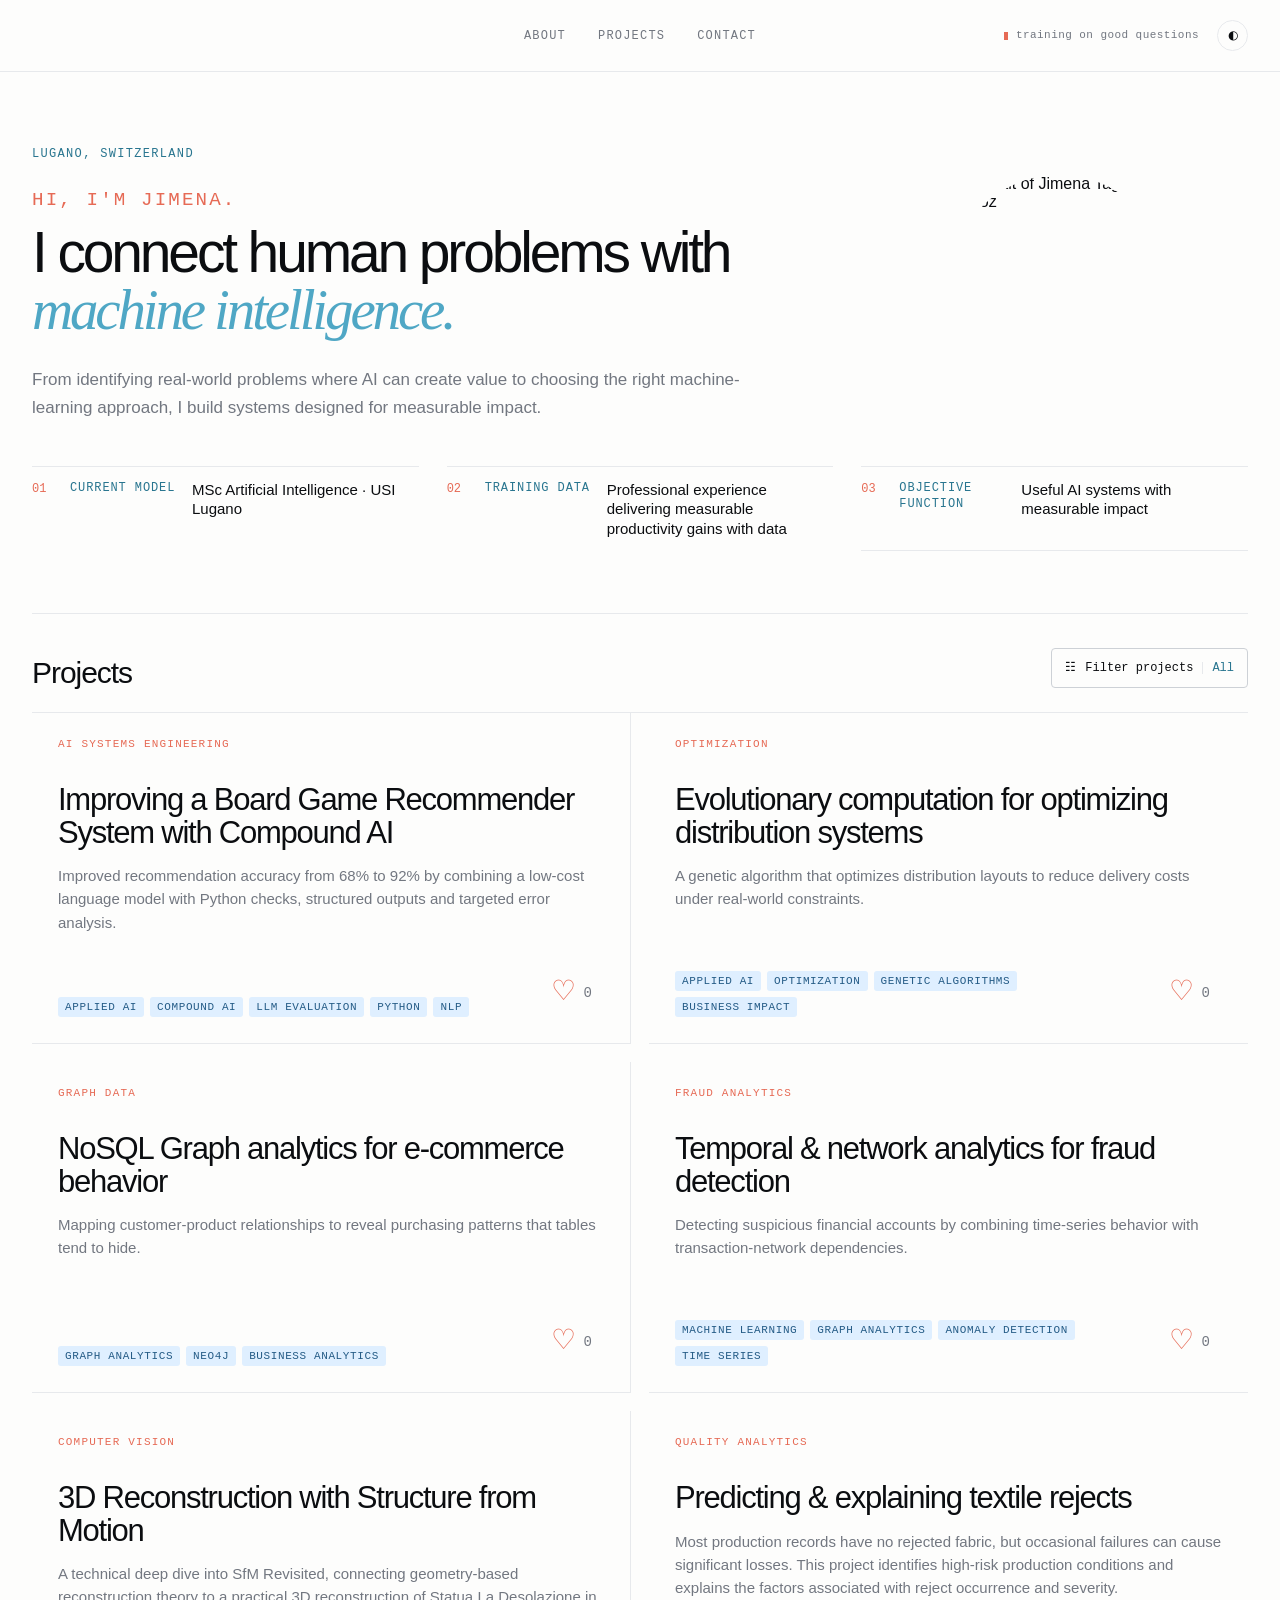
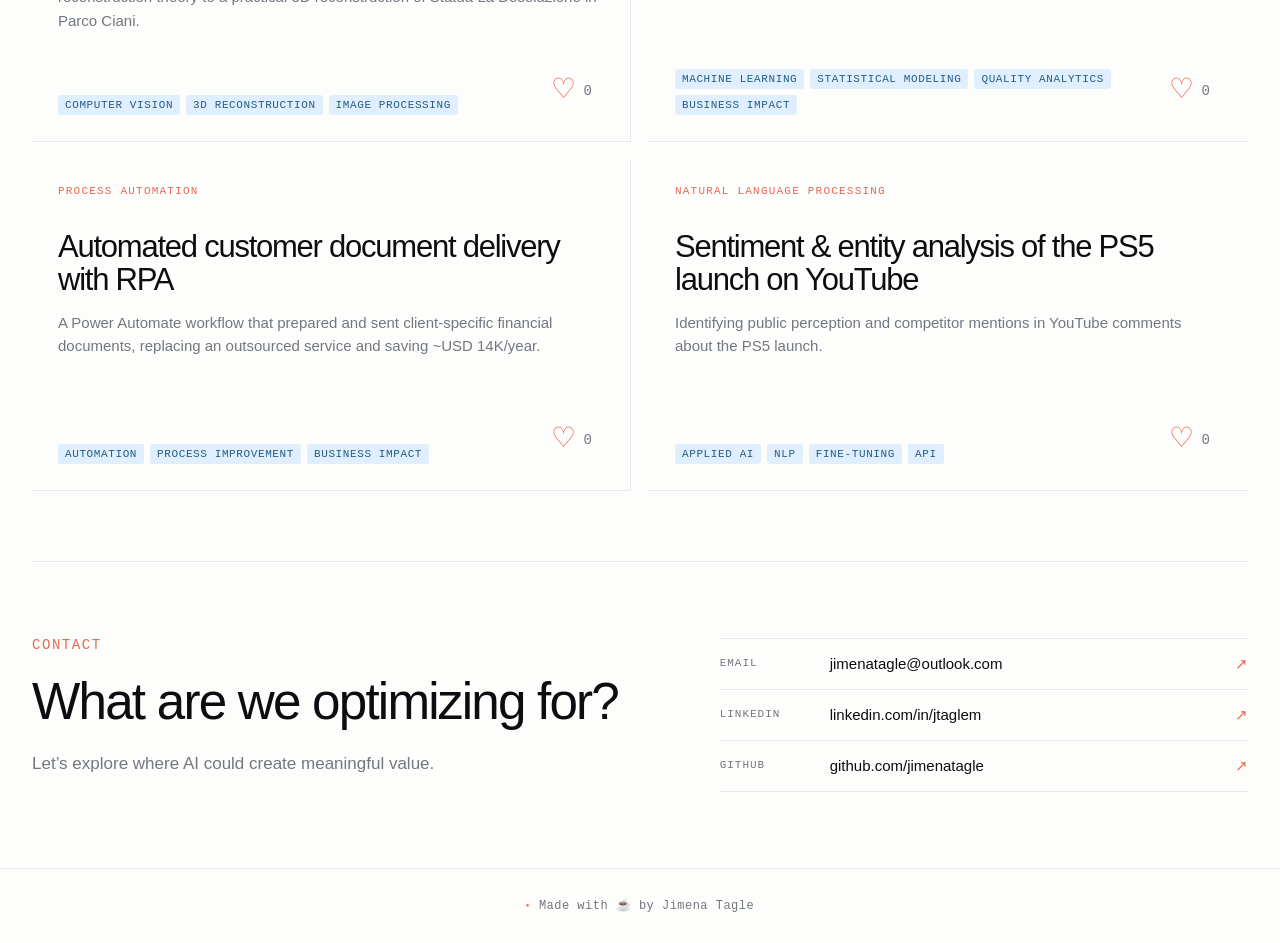
==== index.html @ 9b228c38 "picture; new project card; name" ====
<!doctype html>
<html lang="en" data-theme="light">
<head>
  <meta charset="utf-8">
  <meta name="viewport" content="width=device-width, initial-scale=1">
  <meta name="description" content="Jimena Tagle Portfolio">
  <meta property="og:title" content="Jimena Tagle Portfolio">
  <meta property="og:description" content="Jimena Tagle Portfolio">
  <meta name="twitter:title" content="Jimena Tagle Portfolio">
  <meta name="twitter:description" content="Jimena Tagle Portfolio">
  <title>Jimena Tagle Portfolio</title>
  <link rel="stylesheet" href="/src/styles.css">
</head>
<body>
  <header class="topbar">
    <nav class="shell" aria-label="Primary navigation">
      <span aria-hidden="true"></span>
      <div class="navlinks">
        <a href="#about">About</a>
        <a href="#projects">Projects</a>
        <a href="#contact">Contact</a>
      </div>
      <div class="controls">
        <span class="availability"><span class="blink" aria-hidden="true"></span>training on good questions</span>
        <button class="theme" type="button" aria-label="Switch to dark theme" title="Change theme">◐</button>
      </div>
    </nav>
  </header>

  <main id="top">
    <section class="hero shell" id="about" aria-labelledby="intro-title">
      <div>
        <p class="eyebrow">Lugano, Switzerland</p>
        <p class="hero-greeting">Hi, I'm Jimena.</p>
        <h1 id="intro-title">I connect human problems with <span>machine intelligence.</span></h1>
        <p class="hero-support">From identifying real-world problems where AI can create value to choosing the right machine-learning approach, I build systems designed for measurable impact.</p>
      </div>
      <img class="hero-portrait" src="/profile.jpeg" alt="Portrait of Jimena Tagle Muñoz" width="500" height="500" fetchpriority="high">
      <ul class="facts" aria-label="Profile details">
        <li><span class="fact-label">Current model</span><span class="fact-value">MSc Artificial Intelligence · USI Lugano</span></li>
        <li><span class="fact-label">Training data</span><span class="fact-value">Professional experience delivering measurable productivity gains with data</span></li>
        <li><span class="fact-label">Objective function</span><span class="fact-value">Useful AI systems with measurable impact</span></li>
      </ul>
    </section>

    <section class="work shell" id="projects" aria-labelledby="work-title">
      <div class="workhead">
        <h2 id="work-title">Projects</h2>
        <div class="filters">
          <button class="filter-toggle" type="button" aria-expanded="false" aria-controls="filter-menu">
            <span aria-hidden="true">☷</span> Filter projects <span class="filter-count">All</span>
          </button>
          <div class="filter-menu" id="filter-menu" hidden>
            <div class="filter-actions">
              <button type="button" data-filter-action="all">Select all</button>
              <button type="button" data-filter-action="clear">Clear all</button>
            </div>
            <div class="filter-options" role="group" aria-label="Filter projects by tag"></div>
          </div>
        </div>
      </div>

      <div class="project-grid" aria-live="polite">
        <article class="card compound-card" data-likes="0">
          <button class="card-open" type="button" data-dialog="project-eight-dialog" aria-label="Open details for Improving a Board Game Recommender System with Compound AI"></button>
          <div class="card-overview"><div class="card-copy">
            <span class="project-type">AI Systems Engineering</span>
            <h3>Improving a Board Game Recommender System with Compound AI</h3>
            <p class="summary">Improved recommendation accuracy from 68% to 92% by combining a low-cost language model with Python checks, structured outputs and targeted error analysis.</p>
            <div class="meta"><div class="tags" aria-label="Tags"><span class="tag">Applied AI</span><span class="tag">Compound AI</span><span class="tag">LLM Evaluation</span><span class="tag">Python</span><span class="tag">NLP</span></div>
              <button class="like" type="button" aria-label="Like this project" aria-pressed="false"><span class="heart" aria-hidden="true">♡</span><span class="count">0</span></button>
            </div>
          </div></div>
        </article>


        <article class="card" data-likes="0">
          <button class="card-open" type="button" data-dialog="project-one-dialog" aria-label="Open details for Evolutionary computation for optimizing distribution systems"></button>
          <div class="card-overview">
            <div class="card-copy">
              <span class="project-type">Optimization</span>
              <h3>Evolutionary computation for optimizing distribution systems</h3>
              <p class="summary">A genetic algorithm that optimizes distribution layouts to reduce delivery costs under real-world constraints.</p>
              <div class="meta">
                <div class="tags" aria-label="Tags">
                  <span class="tag">Applied AI</span><span class="tag">Optimization</span><span class="tag">Genetic Algorithms</span><span class="tag">Business Impact</span>
                </div>
                <button class="like" type="button" aria-label="Like this project" aria-pressed="false">
                  <span class="heart" aria-hidden="true">♡</span><span class="count">0</span>
                </button>
              </div>
            </div>
          </div>
        </article>

        <article class="card secondary" data-likes="0">
          <button class="card-open" type="button" data-dialog="project-two-dialog" aria-label="Open details for NoSQL Graph analytics for e-commerce behavior"></button>
          <div class="card-overview">
            <div class="card-copy">
              <span class="project-type">Graph data</span>
              <h3>NoSQL Graph analytics for e-commerce behavior</h3>
              <p class="summary">Mapping customer-product relationships to reveal purchasing patterns that tables tend to hide.</p>
              <div class="meta">
                <div class="tags" aria-label="Tags">
                  <span class="tag">Graph Analytics</span><span class="tag">Neo4j</span><span class="tag">Business Analytics</span>
                </div>
                <button class="like" type="button" aria-label="Like this project" aria-pressed="false">
                  <span class="heart" aria-hidden="true">♡</span><span class="count">0</span>
                </button>
              </div>
            </div>
          </div>
        </article>

        <article class="card fraud-card" data-likes="0">
          <button class="card-open" type="button" data-dialog="project-seven-dialog" aria-label="Open details for Temporal and network analytics for fraud detection"></button>
          <div class="card-overview">
            <div class="card-copy">
              <span class="project-type">Fraud analytics</span>
              <h3>Temporal &amp; network analytics for fraud detection</h3>
              <p class="summary">Detecting suspicious financial accounts by combining time-series behavior with transaction-network dependencies.</p>
              <div class="meta">
                <div class="tags" aria-label="Tags">
                  <span class="tag">Machine Learning</span><span class="tag">Graph Analytics</span><span class="tag">Anomaly Detection</span><span class="tag">Time Series</span>
                </div>
                <button class="like" type="button" aria-label="Like this project" aria-pressed="false">
                  <span class="heart" aria-hidden="true">♡</span><span class="count">0</span>
                </button>
              </div>
            </div>
          </div>
        </article>

        <article class="card vision-card" data-likes="0">
          <button class="card-open" type="button" data-dialog="project-three-dialog" aria-label="Open details for 3D Reconstruction with Structure from Motion"></button>
          <div class="card-overview">
            <div class="card-copy">
              <span class="project-type">Computer vision</span>
              <h3>3D Reconstruction with Structure from Motion</h3>
              <p class="summary">A technical deep dive into SfM Revisited, connecting geometry-based reconstruction theory to a practical 3D reconstruction of Statua La Desolazione in Parco Ciani.</p>
              <div class="meta">
                <div class="tags" aria-label="Tags">
                  <span class="tag">Computer Vision</span><span class="tag">3D Reconstruction</span><span class="tag">Image Processing</span>
                </div>
                <button class="like" type="button" aria-label="Like this project" aria-pressed="false">
                  <span class="heart" aria-hidden="true">♡</span><span class="count">0</span>
                </button>
              </div>
            </div>
          </div>
        </article>

        <article class="card textile-card" data-likes="0">
          <button class="card-open" type="button" data-dialog="project-four-dialog" aria-label="Open details for Predicting and explaining textile rejects"></button>
          <div class="card-overview">
            <div class="card-copy">
              <span class="project-type">Quality analytics</span>
              <h3>Predicting &amp; explaining textile rejects</h3>
              <p class="summary">Most production records have no rejected fabric, but occasional failures can cause significant losses. This project identifies high-risk production conditions and explains the factors associated with reject occurrence and severity.</p>
              <div class="meta">
                <div class="tags" aria-label="Tags">
                  <span class="tag">Machine Learning</span><span class="tag">Statistical Modeling</span><span class="tag">Quality Analytics</span><span class="tag">Business Impact</span>
                </div>
                <button class="like" type="button" aria-label="Like this project" aria-pressed="false">
                  <span class="heart" aria-hidden="true">♡</span><span class="count">0</span>
                </button>
              </div>
            </div>
          </div>
        </article>

        <article class="card rpa-card" data-likes="0">
          <button class="card-open" type="button" data-dialog="project-five-dialog" aria-label="Open details for Automated customer document delivery with RPA"></button>
          <div class="card-overview">
            <div class="card-copy">
              <span class="project-type">Process automation</span>
              <h3>Automated customer document delivery with RPA</h3>
              <p class="summary">A Power Automate workflow that prepared and sent client-specific financial documents, replacing an outsourced service and saving ~USD 14K/year.</p>
              <div class="meta">
                <div class="tags" aria-label="Tags">
                  <span class="tag">Automation</span><span class="tag">Process Improvement</span><span class="tag">Business Impact</span>
                </div>
                <button class="like" type="button" aria-label="Like this project" aria-pressed="false">
                  <span class="heart" aria-hidden="true">♡</span><span class="count">0</span>
                </button>
              </div>
            </div>
          </div>
        </article>

        <article class="card nlp-card" data-likes="0">
          <button class="card-open" type="button" data-dialog="project-six-dialog" aria-label="Open details for Sentiment and entity analysis of the PS5 launch on YouTube"></button>
          <div class="card-overview">
            <div class="card-copy">
              <span class="project-type">Natural language processing</span>
              <h3>Sentiment &amp; entity analysis of the PS5 launch on YouTube</h3>
              <p class="summary">Identifying public perception and competitor mentions in YouTube comments about the PS5 launch.</p>
              <div class="meta">
                <div class="tags" aria-label="Tags">
                  <span class="tag">Applied AI</span><span class="tag">NLP</span><span class="tag">Fine-tuning</span><span class="tag">API</span>
                </div>
                <button class="like" type="button" aria-label="Like this project" aria-pressed="false">
                  <span class="heart" aria-hidden="true">♡</span><span class="count">0</span>
                </button>
              </div>
            </div>
          </div>
        </article>
      </div>
      <p class="sr-only" id="project-count" aria-live="polite">8 projects shown</p>
    </section>

    <dialog class="project-dialog compound-dialog" id="project-eight-dialog" aria-labelledby="project-eight-title">
      <div class="dialog-inner">
        <div class="dialog-top"><div>
          <span class="project-type">AI Systems Engineering</span>
          <h3 id="project-eight-title">Improving a Board Game Recommender System with Compound AI</h3>
          <p class="dialog-summary">Improved recommendation accuracy from 68% to 92% by combining a low-cost language model with Python checks, structured outputs and targeted error analysis.</p>
          <div class="tags dialog-tags" aria-label="Tags"><span class="tag">Applied AI</span><span class="tag">Compound AI</span><span class="tag">LLM Evaluation</span><span class="tag">Python</span><span class="tag">NLP</span></div>
        </div><button class="dialog-close" type="button" aria-label="Close project details">×</button></div>
        <figure class="compound-visual">
          <div class="architecture-scroll" tabindex="0" role="region" aria-label="System architecture comparison; scroll horizontally on smaller screens">
            <img src="/src/assets/compound-ai/architecture.svg" alt="Two-lane architecture comparison. The baseline uses one LLM call. The compound system extracts requirements, checks metadata in Python, skips ruled-out candidates, extracts descriptive facts with an LLM, and verifies quotes and acceptance rules in Python. It stops at the first valid recommendation or declines after all five candidates are rejected.">
          </div>
        </figure>
        <div class="detail-grid compound-details"><div class="detail-block"><h4>Goal</h4><p>Select a board game that satisfies a natural-language request, or decline when none of the five candidates meets every requirement.</p></div><div class="detail-block"><h4>Challenges</h4><ul><li>Distinguishing strict requirements from preferences in natural language.</li><li>Handling ambiguous descriptions and labels that humans can interpret differently.</li><li>Improving accuracy while keeping model cost and latency low.</li></ul></div><div class="detail-block"><h4>Approach</h4><ul><li>Built a compound system that separates language interpretation, constraint checking and final selection.</li><li>Converted natural-language requests into structured, validated requirements.</li><li>Used Python to check explicit constraints such as player count, duration and age.</li><li>Rejected incompatible candidates before making further model calls, and stopped once a valid recommendation was found.</li><li>Used the model to interpret descriptive evidence, with supporting quotes verified in Python.</li><li>Grouped failures by cause and evaluated individual steps to identify where errors originated and target improvements.</li></ul></div></div>
        <section class="compound-results" aria-labelledby="compound-results-title">
          <h4 id="compound-results-title">Results</h4>
          <div class="comparison-scroll"><table class="comparison-table">
            <thead><tr><th scope="col">Metric</th><th scope="col">Single-call baseline</th><th scope="col">Final compound system</th></tr></thead>
            <tbody><tr><th scope="row">Accuracy</th><td>68%</td><td><strong>92%</strong></td></tr>
            <tr><th scope="row">Model cost per request</th><td>~$0.0004</td><td>~$0.00051</td></tr></tbody>
          </table></div>
        </section>
      </div>
    </dialog>

    <dialog class="project-dialog" id="project-one-dialog" aria-labelledby="project-one-title">
      <div class="dialog-inner">
        <div class="dialog-top">
          <div>
            <span class="project-type">Optimization</span>
            <h3 id="project-one-title">Evolutionary computation for optimizing distribution systems</h3>
            <p class="dialog-summary">A genetic algorithm that optimizes distribution layouts to reduce delivery costs under real-world constraints.</p>
            <div class="tags dialog-tags" aria-label="Tags"><span class="tag">Applied AI</span><span class="tag">Optimization</span><span class="tag">Genetic Algorithms</span><span class="tag">Business Impact</span></div>
          </div>
          <button class="dialog-close" type="button" aria-label="Close project details">×</button>
        </div>
        <div class="ga-dialog-body">
          <div class="detail-grid">
            <div class="detail-block"><h4>Goal</h4><p>Minimize delivery cost by relocating assets to distribution points.</p></div>
            <div class="detail-block"><h4>Challenges</h4><ul><li>A large permutation search space makes exact methods impractical on realistic instances</li><li>Individuals have permutable characteristics</li><li>Relocations must remain realistically constrained</li></ul></div>
            <div class="detail-block"><h4>Approach</h4><ul><li>Stochastic approximation with a genetic algorithm</li><li>Initialization, crossover and mutation operators adapted to the problem constraints</li></ul></div>
            <div class="detail-block"><h4>Results</h4><ul><li>Three times lower delivery cost than traditional methods while respecting relocation constraints</li><li>A robust, effective and flexible method for resource allocation</li></ul></div>
          </div>
          <figure class="ga-visual">
            <img src="/src/assets/geneticalgo/process_evolution-1.png" alt="Representation of the evolution process of the proposed genetic algorithm">
            <figcaption>Representation of the evolution process of the proposed Genetic Algorithm</figcaption>
          </figure>
        </div>
      </div>
    </dialog>

    <dialog class="project-dialog" id="project-two-dialog" aria-labelledby="project-two-title">
      <div class="dialog-inner">
        <div class="dialog-top">
          <div>
            <span class="project-type">Graph data</span>
            <h3 id="project-two-title">NoSQL Graph analytics for e-commerce behavior</h3>
            <p class="dialog-summary">Mapping customer-product relationships to reveal purchasing patterns that tables tend to hide.</p>
            <div class="tags dialog-tags" aria-label="Tags"><span class="tag">Graph Analytics</span><span class="tag">Neo4j</span><span class="tag">Business Analytics</span></div>
          </div>
          <button class="dialog-close" type="button" aria-label="Close project details">×</button>
        </div>
        <div class="detail-grid">
          <div class="detail-block"><h4>Goal</h4><p>Model user-product interactions to answer behavioral questions about funnels, related purchases and price dynamics, informing sales and inventory strategy.</p></div>
          <div class="detail-block"><h4>Challenges</h4><ul><li>User journeys do not map cleanly to relational schemas</li><li>Session context and timestamps must remain accurate for funnels and orders</li></ul></div>
          <div class="detail-block"><h4>Approach</h4><ul><li>Neo4j graph model</li><li>Analytical Cypher queries</li></ul></div>
          <div class="detail-block"><h4>Results</h4><ul><li>Built a graph spanning users, sessions, products, brands and categories</li><li>Delivered funnel, basket, price and session insights</li><li>Indexes improved query plans and reduced database work</li></ul></div>
        </div>
      </div>
    </dialog>

    <dialog class="project-dialog" id="project-three-dialog" aria-labelledby="project-three-title">
      <div class="dialog-inner">
        <div class="dialog-top">
          <div>
            <span class="project-type">Computer vision</span>
            <h3 id="project-three-title">3D Reconstruction with Structure from Motion</h3>
            <p class="dialog-summary">A technical presentation on SfM Revisited, connecting feature matching, camera pose estimation, triangulation and bundle adjustment to a practical reconstruction of Statua La Desolazione in Parco Ciani.</p>
            <div class="tags dialog-tags" aria-label="Tags"><span class="tag">Computer Vision</span><span class="tag">3D Reconstruction</span><span class="tag">Image Processing</span></div>
          </div>
          <button class="dialog-close" type="button" aria-label="Close project details">×</button>
        </div>
        <div class="sfm-dialog-body">
          <div class="detail-grid">
            <div class="detail-block"><h4>Goal</h4><p>Understand and explain the Structure from Motion pipeline from SfM Revisited, then connect the theory to an observed 3D reconstruction workflow.</p></div>
            <div class="detail-block"><h4>Technical Focus</h4><ul><li>Feature detection and matching</li><li>Camera pose estimation, triangulation and bundle adjustment</li><li>Geometry-based 3D reconstruction</li></ul></div>
            <div class="detail-block"><h4>Benefits</h4><ul><li>Efficient reconstruction for modest image collections</li><li>No model training or generative AI</li><li>Geometry-based, reproducible results grounded in observed image features</li></ul></div>
            <div class="detail-block"><h4>Applied Case</h4><p>Reconstruction of Statua La Desolazione in Parco Ciani, used to observe how theoretical stages appear in practical reconstruction outputs.</p></div>
            <div class="detail-block"><h4>Outcome</h4><p>Delivered a class presentation that made the SfM pipeline visually understandable, from image features to the final reconstructed structure.</p></div>
          </div>
          <div class="image-carousel" data-carousel>
            <button class="carousel-arrow carousel-prev" type="button" aria-label="Show previous Structure from Motion image">‹</button>
            <figure class="carousel-slide is-active">
              <img src="/src/assets/sfm/SfM_Revisited-1.png" alt="Final Structure from Motion reconstruction of Statua La Desolazione">
            </figure>
            <figure class="carousel-slide">
              <img src="/src/assets/sfm/SfM_Revisited-2.png" alt="Structure from Motion process steps from images to reconstruction">
            </figure>
            <button class="carousel-arrow carousel-next" type="button" aria-label="Show next Structure from Motion image">›</button>
            <span class="carousel-count" aria-live="polite">1 / 2</span>
          </div>
        </div>
      </div>
    </dialog>

    <dialog class="project-dialog" id="project-four-dialog" aria-labelledby="project-four-title">
      <div class="dialog-inner">
        <div class="dialog-top">
          <div>
            <span class="project-type">Quality analytics</span>
            <h3 id="project-four-title">Predicting &amp; explaining textile rejects</h3>
            <p class="dialog-summary">Most production records have no rejected fabric, but occasional failures can cause significant losses. This project identifies high-risk production conditions and explains the factors associated with reject occurrence and severity.</p>
            <div class="tags dialog-tags" aria-label="Tags"><span class="tag">Machine Learning</span><span class="tag">Statistical Modeling</span><span class="tag">Quality Analytics</span><span class="tag">Business Impact</span></div>
          </div>
          <button class="dialog-close" type="button" aria-label="Close project details">×</button>
        </div>

        <section class="model-comparison" aria-labelledby="model-comparison-title">
          <h4 id="model-comparison-title">Model comparison</h4>
          <div class="table-scroll">
            <table>
              <thead>
                <tr><th scope="col">Model</th><th scope="col">Test RMSE ↓</th><th scope="col">Large-reject detection</th><th scope="col">Risk ranking</th><th scope="col">Interpretability</th></tr>
              </thead>
              <tbody>
                <tr><th scope="row">Tweedie GLM</th><td>~1.19</td><td>❌ None detected</td><td>✅ Good</td><td>✅✅ High</td></tr>
                <tr class="preferred-model"><th scope="row">Two-stage GLM<br><span>Logistic + Gamma</span></th><td>~1.18</td><td>❌ None detected</td><td>✅✅ Very good</td><td>✅✅ High</td></tr>
                <tr><th scope="row">XGBoost</th><td>~1.27</td><td>⚠️ Very weak (~3% recall)</td><td>⚠️ Moderate</td><td>❌ Low</td></tr>
              </tbody>
            </table>
          </div>
          <div class="metric-notes">
            <p><strong>Test RMSE</strong> Prediction error in rejected kilograms; lower is better, with a stronger penalty for large errors.</p>
            <p><strong>Large-reject detection</strong> Ability to identify losses greater than 3 kg.</p>
            <p><strong>Risk ranking</strong> Whether records classified as higher risk have higher average losses.</p>
            <p><strong>Interpretability</strong> How easily results can support production decisions.</p>
          </div>
        </section>

        <div class="detail-grid textile-details">
          <div class="detail-block"><h4>Goal</h4><p>Identify which adjustable production settings and fixed product characteristics are associated with rejects, and determine whether reject occurrence and severity have different causes.</p></div>
          <div class="detail-block"><h4>Challenges</h4><ul><li>Highly imbalanced target with rare but severe losses (zero-inflated, heavy-tailed)</li><li>Different mechanisms govern reject occurrence and reject severity</li><li>Strong requirement for interpretability and decision support</li></ul></div>
          <div class="detail-block"><h4>Approach</h4><p>Compared statistical models for different data distributions and used XGBoost to test nonlinear relationships. The selected two-stage model estimates reject probability with Logistic Regression and severity with Gamma Regression.</p></div>
          <div class="detail-block"><h4>Key Findings</h4><ul><li>A second fabric loop was associated with ~2.2× higher reject odds</li><li>Additional yarn loops were associated with ~1.7× higher reject odds</li><li>Fabric construction and composition had a stronger effect on loss severity</li><li>The highest-risk group had ~2.6× the average loss</li><li>Catastrophic losses are largely driven by latent factors not captured in standard process data</li></ul></div>
          <div class="detail-block"><h4>Business Value</h4><ul><li>Prioritizes production records for inspection and monitoring</li><li>Identifies settings and product characteristics associated with quality risk</li><li>Separates prevention factors (affect whether a reject occurs) from loss-containment factors (affect how severe the loss becomes after a reject occurs)</li><li>Shows which additional data could help explain extreme losses</li></ul></div>
          <div class="detail-block"><h4>Source</h4><p>Review the complete analysis, modeling decisions and notebook on <a class="project-source" href="https://github.com/jimenatagle/textile_quality_rejects" target="_blank" rel="noreferrer">GitHub ↗</a></p></div>
        </div>
      </div>
    </dialog>

    <dialog class="project-dialog" id="project-five-dialog" aria-labelledby="project-five-title">
      <div class="dialog-inner">
        <div class="dialog-top">
          <div>
            <span class="project-type">Process automation</span>
            <h3 id="project-five-title">Automated customer document delivery with RPA</h3>
            <p class="dialog-summary">A Power Automate workflow that prepared and sent client-specific financial documents, replacing an outsourced service and saving ~USD 14K/year.</p>
            <div class="tags dialog-tags" aria-label="Tags"><span class="tag">Automation</span><span class="tag">Process Improvement</span><span class="tag">Business Impact</span></div>
          </div>
          <button class="dialog-close" type="button" aria-label="Close project details">×</button>
        </div>

        <figure class="rpa-workflow">
          <img src="/src/assets/rpa/document-delivery-workflow.png" alt="Workflow showing a manual start, client rules, document validation, email delivery and status logging">
        </figure>

        <div class="detail-grid rpa-details">
          <div class="detail-block"><h4>Goal</h4><p>Automate the preparation and delivery of invoices, purchase orders and other client-required documents while reducing work performed by an external provider.</p></div>
          <div class="detail-block"><h4>Challenges</h4><ul><li>Each client required a different combination of documents</li><li>Purchase orders had to follow specific folder, filename and date conventions</li><li>Document preparation involved Finance, Sales and outsourced Customer Operations teams across multiple national branches</li><li>Special client cases remained outside the automation scope</li></ul></div>
          <div class="detail-block"><h4>Approach</h4><ul><li>Built the company’s first RPA workflow of this type using Power Automate, with a human-in-the-loop starting step</li><li>Implemented the solution in two phases</li></ul></div>
          <div class="detail-block"><h4>Business Value</h4><ul><li>~USD 14K/year in savings by replacing an outsourced document-delivery service</li><li>Standardized document handling across national branches</li></ul></div>
        </div>
      </div>
    </dialog>

    <dialog class="project-dialog" id="project-six-dialog" aria-labelledby="project-six-title">
      <div class="dialog-inner">
        <div class="dialog-top">
          <div>
            <span class="project-type">Natural language processing</span>
            <h3 id="project-six-title">Sentiment &amp; entity analysis of the PS5 launch on YouTube</h3>
            <div class="tags dialog-tags" aria-label="Tags"><span class="tag">Applied AI</span><span class="tag">NLP</span><span class="tag">Fine-tuning</span><span class="tag">API</span></div>
          </div>
          <button class="dialog-close" type="button" aria-label="Close project details">×</button>
        </div>

        <div class="ps5-dialog-body">
          <div class="detail-grid">
            <div class="detail-block"><h4>Goal</h4><p>Identify public perception and surface competitor mentions in YouTube comments.</p></div>
            <div class="detail-block"><h4>Challenges</h4><ul><li>Noisy, real-time user text requiring language detection and thorough cleaning</li><li>Limited labeled data; lexicon-based methods underperformed in this domain</li></ul></div>
            <div class="detail-block"><h4>Approach</h4><ul><li>Collect comments via API, detect language and clean the text</li><li>Evaluate linear SVM, VADER/AFINN, custom models and fine-tuning</li><li>Run NER to identify brand and competitor mentions</li></ul></div>
          </div>
          <figure class="ps5-visual">
            <img src="/src/assets/ps5/coments.png" alt="Sentiment and entity analysis of comments about the PS5 launch">
          </figure>
        </div>
      </div>
    </dialog>

    <dialog class="project-dialog" id="project-seven-dialog" aria-labelledby="project-seven-title">
      <div class="dialog-inner">
        <div class="dialog-top">
          <div>
            <span class="project-type">Fraud analytics</span>
            <h3 id="project-seven-title">Temporal &amp; network analytics for fraud detection</h3>
            <p class="dialog-summary">Detecting suspicious financial accounts by combining time-series behavior with transaction-network dependencies.</p>
            <div class="tags dialog-tags" aria-label="Tags"><span class="tag">Machine Learning</span><span class="tag">Graph Analytics</span><span class="tag">Anomaly Detection</span><span class="tag">Time Series</span></div>
          </div>
          <button class="dialog-close" type="button" aria-label="Close project details">×</button>
        </div>

        <div class="fraud-dialog-body">
          <div class="detail-grid">
            <div class="detail-block"><h4>Goal</h4><p>Identify unusual account behavior and relationships that may indicate fraud.</p></div>
            <div class="detail-block"><h4>Challenges</h4><ul><li>Separate trends and seasonality from anomalous behavior</li><li>Model dependencies across many interacting accounts</li><li>Handle highly imbalanced fraud labels</li></ul></div>
            <div class="detail-block"><h4>Approach</h4><ul><li>Decompose daily account activity into trend, seasonality and residuals</li><li>Estimate a sparse precision matrix from standardized residuals, treating observations as IID</li><li>Use partial correlations to measure relationships between two accounts while controlling for all others</li><li>Compare supervised Random Forest classification with unsupervised Isolation Forest anomaly detection</li></ul></div>
          </div>
          <figure class="fraud-visual">
            <img src="/src/assets/fraud/most-volatile-account-decomposition.png" alt="Daily net change and residuals for the most volatile financial account">
            <figcaption>Most volatile account: daily net change before and after time-series decomposition.</figcaption>
          </figure>
        </div>
      </div>
    </dialog>

    <section class="contact shell" id="contact" aria-labelledby="contact-title">
      <div>
        <p class="contact-kicker">Contact</p>
        <h2 id="contact-title">What are we optimizing for?</h2>
        <p class="contact-copy">Let’s explore where AI could create meaningful value.</p>
      </div>
      <ul class="contact-links">
        <li><a href="mailto:jimenatagle@outlook.com"><span class="contact-label">Email</span><span>jimenatagle@outlook.com</span><span class="contact-arrow" aria-hidden="true">↗</span></a></li>
        <li><a href="https://www.linkedin.com/in/jtaglem/" target="_blank" rel="noreferrer"><span class="contact-label">LinkedIn</span><span>linkedin.com/in/jtaglem</span><span class="contact-arrow" aria-hidden="true">↗</span></a></li>
        <li><a href="https://github.com/jimenatagle" target="_blank" rel="noreferrer"><span class="contact-label">GitHub</span><span>github.com/jimenatagle</span><span class="contact-arrow" aria-hidden="true">↗</span></a></li>
      </ul>
    </section>
  </main>

  <footer><div class="footer-inner shell">Made with ☕️ by Jimena Tagle</div></footer>

  <script type="module" src="/src/main.js"></script>
</body>
</html>
---- src/styles.css ----
:root {
  color-scheme: light;
  --paper: #fdfdfc;
  --surface: #ffffff;
  --ink: #0b0d10;
  --muted: #727780;
  --line: #e7e9ec;
  --line-strong: #cdd1d6;
  --blue: #4fa7c5;
  --blue-ink: #28758f;
  --coral: #e66a55;
  --blue-whisper: #eef8fb;
  --tag-ai-bg: #e7e1fa;
  --tag-ai-ink: #3d326b;
  --tag-ai-line: #ddd7f7;
  --tag-opt-bg: #fae0d2;
  --tag-opt-ink: #6b3f2e;
  --tag-opt-line: #f7d9c8;
  --tag-python-bg: #dceef9;
  --tag-python-ink: #245071;
  --tag-python-line: #cfe5f5;
  --tag-graph-bg: #dcefe5;
  --tag-graph-ink: #285946;
  --tag-graph-line: #cdebdc;
  --tag-neo-bg: #d8efef;
  --tag-neo-ink: #22575b;
  --tag-neo-line: #c9e9ea;
  --tag-neutral-bg: #e9eaee;
  --tag-neutral-ink: #464b53;
  --tag-neutral-line: #e0e2e5;
  --sans: "Helvetica Neue", Helvetica, Arial, sans-serif;
  --mono: "SFMono-Regular", Consolas, "Liberation Mono", monospace;
}

html[data-theme="dark"] {
  color-scheme: dark;
  --paper: #111317;
  --surface: #111317;
  --ink: #f8f9fb;
  --muted: #969ca6;
  --line: #292d34;
  --line-strong: #424854;
  --blue: #74c4de;
  --blue-ink: #9adcf0;
  --coral: #ff8b76;
  --blue-whisper: #171e38;
  --tag-ai-bg: #292441;
  --tag-ai-ink: #e4dcff;
  --tag-ai-line: #443b68;
  --tag-opt-bg: #3b2924;
  --tag-opt-ink: #ffd8c8;
  --tag-opt-line: #5a3a31;
  --tag-python-bg: #1c3141;
  --tag-python-ink: #ceeaff;
  --tag-python-line: #304b5f;
  --tag-graph-bg: #1c352b;
  --tag-graph-ink: #ccebdc;
  --tag-graph-line: #305241;
  --tag-neo-bg: #193437;
  --tag-neo-ink: #c4eeee;
  --tag-neo-line: #2e5053;
  --tag-neutral-bg: #282c33;
  --tag-neutral-ink: #d6d9df;
  --tag-neutral-line: #3b414b;
}

* { box-sizing: border-box; }
html { scroll-behavior: smooth; background: var(--paper); }

body {
  margin: 0;
  color: var(--ink);
  background: var(--paper);
  font-family: var(--sans);
  -webkit-font-smoothing: antialiased;
}

button, a { -webkit-tap-highlight-color: transparent; }
button:focus-visible, a:focus-visible { outline: 2px solid var(--blue-ink); outline-offset: 4px; }
.sr-only {
  position: absolute;
  width: 1px;
  height: 1px;
  padding: 0;
  margin: -1px;
  overflow: hidden;
  clip: rect(0, 0, 0, 0);
  white-space: nowrap;
  border: 0;
}
.shell { width: min(1440px, calc(100% - 64px)); margin: 0 auto; }

.topbar {
  height: 72px;
  display: flex;
  align-items: center;
  position: sticky;
  top: 0;
  z-index: 20;
  border-bottom: 1px solid var(--line);
  background: color-mix(in srgb, var(--paper) 94%, transparent);
  backdrop-filter: blur(14px);
}

nav {
  width: 100%;
  display: grid;
  grid-template-columns: 1fr auto 1fr;
  align-items: center;
}

.brand {
  color: var(--ink);
  text-decoration: none;
  font-size: 16px;
  font-weight: 650;
  letter-spacing: -.01em;
}

.brand::before {
  content: "";
  display: inline-block;
  width: 5px;
  height: 5px;
  margin: 0 11px 2px 0;
  border-radius: 50%;
  background: var(--blue);
}

.navlinks { display: flex; align-items: center; gap: 32px; }
.navlinks a {
  color: var(--muted);
  text-decoration: none;
  font: 12px/1 var(--mono);
  text-transform: uppercase;
  letter-spacing: .1em;
  transition: color .18s ease;
}
.navlinks a:hover { color: var(--blue-ink); }

.controls {
  justify-self: end;
  display: flex;
  align-items: center;
  gap: 18px;
}

.availability {
  display: flex;
  align-items: center;
  gap: 8px;
  color: var(--muted);
  font: 11px/1 var(--mono);
  letter-spacing: .04em;
}

.blink {
  width: 4px;
  height: 8px;
  background: var(--coral);
  animation: blink 1.5s step-end infinite;
}
@keyframes blink { 50% { opacity: .18; } }

.theme {
  width: 31px;
  height: 31px;
  padding: 0;
  border: 1px solid var(--line);
  border-radius: 50%;
  color: var(--ink);
  background: transparent;
  font: 12px/1 var(--mono);
  cursor: pointer;
  transition: border-color .2s ease, transform .2s ease;
}
.theme:hover { border-color: var(--blue-ink); transform: rotate(12deg); }

.hero {
  min-height: 410px;
  display: grid;
  grid-template-columns: minmax(0, 2fr) minmax(0, 1fr);
  gap: 44px 80px;
  align-items: center;
  padding: 76px 0 62px;
  border-bottom: 1px solid var(--line);
}

.hero-portrait {
  display: block;
  width: 220px;
  height: 220px;
  justify-self: center;
  aspect-ratio: 1;
  object-fit: cover;
  border-radius: 50%;
}

.hero .facts {
  grid-column: 1 / -1;
  display: grid;
  grid-template-columns: repeat(3, minmax(0, 1fr));
  gap: 28px;
}

.eyebrow {
  margin: 0 0 31px;
  color: var(--blue-ink);
  font: 12px/1 var(--mono);
  letter-spacing: .11em;
  text-transform: uppercase;
}

h1 {
  max-width: 920px;
  margin: 0;
  font-size: clamp(46px, 4.45vw, 70px);
  line-height: .99;
  letter-spacing: -.055em;
  font-weight: 500;
}

h1 span {
  color: var(--blue);
  font: italic 400 1em/1 Georgia, "Times New Roman", serif;
}

.hero-greeting {
  margin: 0 0 14px;
  color: var(--coral);
  font: clamp(18px, 1.5vw, 24px)/1 var(--mono);
  text-transform: uppercase;
  letter-spacing: .11em;
}

.hero-support {
  max-width: 760px;
  margin: 27px 0 0;
  color: var(--muted);
  font-size: 17px;
  line-height: 1.65;
}

.facts { margin: 0; padding: 0; list-style: none; counter-reset: fact; }
.facts li {
  counter-increment: fact;
  display: grid;
  grid-template-columns: 28px 112px 1fr;
  gap: 10px;
  padding: 13px 0;
  border-top: 1px solid var(--line);
  color: var(--ink);
  font-size: 15px;
  line-height: 1.3;
}
.facts li:last-child { border-bottom: 1px solid var(--line); }
.facts li::before {
  content: "0" counter(fact);
  color: var(--coral);
  font: 12px/1 var(--mono);
  padding-top: 3px;
}
.fact-label {
  color: var(--blue-ink);
  font: 12px/1.35 var(--mono);
  text-transform: uppercase;
  letter-spacing: .075em;
}
.fact-value { min-width: 0; }

.work { padding: 34px 0 70px; }
.workhead {
  display: grid;
  grid-template-columns: 1fr auto;
  align-items: end;
  gap: 32px;
  margin-bottom: 24px;
}
h2 {
  margin: 0;
  font-size: 30px;
  line-height: 1;
  font-weight: 520;
  letter-spacing: -.035em;
}

.filters { position: relative; justify-self: end; }
.filter-toggle {
  position: relative;
  display: inline-flex;
  align-items: center;
  gap: 9px;
  min-height: 40px;
  padding: 0 13px;
  border: 1px solid var(--line-strong);
  border-radius: 4px;
  color: var(--ink);
  background: var(--paper);
  font: 12px/1 var(--mono);
  cursor: pointer;
  transition: color .18s ease, border-color .18s ease;
}
.filter-toggle:hover,
.filter-toggle[aria-expanded="true"] { color: var(--blue-ink); border-color: var(--blue-ink); }
.filter-count {
  min-width: 25px;
  padding-left: 9px;
  border-left: 1px solid var(--line);
  color: var(--blue-ink);
  text-align: center;
}
.filter-menu {
  position: absolute;
  top: calc(100% + 8px);
  right: 0;
  z-index: 12;
  width: min(390px, calc(100vw - 32px));
  padding: 16px;
  border: 1px solid var(--line-strong);
  border-radius: 6px;
  background: var(--paper);
  box-shadow: 0 18px 50px color-mix(in srgb, var(--ink) 16%, transparent);
}
.filter-menu[hidden] { display: none; }
.filter-actions {
  display: flex;
  justify-content: space-between;
  gap: 18px;
  padding-bottom: 12px;
  border-bottom: 1px solid var(--line);
}
.filter-actions button {
  padding: 0;
  border: 0;
  color: var(--blue-ink);
  background: transparent;
  font: 11px/1 var(--mono);
  cursor: pointer;
}
.filter-actions button:hover { color: var(--coral); }
.filter-options {
  display: grid;
  grid-template-columns: repeat(2, minmax(0, 1fr));
  gap: 4px 16px;
  max-height: min(420px, 55vh);
  padding-top: 12px;
  overflow-y: auto;
}
.filter-option {
  min-width: 0;
  display: grid;
  grid-template-columns: 16px 9px 1fr;
  align-items: center;
  gap: 8px;
  padding: 7px 0;
  color: var(--ink);
  font-size: 12px;
  line-height: 1.25;
  text-transform: capitalize;
  cursor: pointer;
}
.filter-option input { width: 15px; height: 15px; margin: 0; accent-color: var(--blue-ink); }
.filter-swatch {
  width: 8px;
  height: 8px;
  border: 1px solid currentColor;
  border-radius: 50%;
}

.project-grid {
  display: grid;
  grid-template-columns: repeat(2, minmax(0, 1fr));
  gap: 18px;
  border-top: 1px solid var(--line);
}

.card {
  min-height: 330px;
  display: block;
  position: relative;
  overflow: hidden;
  background: transparent;
  border-bottom: 1px solid var(--line);
  transition: background-color .24s ease, opacity .2s ease;
  cursor: pointer;
}
.card:nth-child(odd) { border-right: 1px solid var(--line); }
.card-overview {
  min-height: 330px;
  display: flex;
  cursor: pointer;
}
.card:hover { background: color-mix(in srgb, var(--blue-whisper) 42%, transparent); }
.card[hidden] { display: none; }

.card-copy {
  flex: 1;
  padding: 26px;
  display: flex;
  flex-direction: column;
  min-width: 0;
  width: 100%;
}

.card-open {
  position: absolute;
  inset: 0;
  z-index: 2;
  width: 100%;
  border: 0;
  background: transparent;
  cursor: pointer;
}
.card-open:focus-visible {
  outline: 2px solid var(--blue-ink);
  outline-offset: -3px;
}

.project-type {
  color: var(--coral);
  font: 11px/1 var(--mono);
  text-transform: uppercase;
  letter-spacing: .11em;
}

h3 {
  margin: 34px 0 15px;
  max-width: 590px;
  font-size: 31px;
  line-height: 1.05;
  font-weight: 530;
  letter-spacing: -.04em;
}
.summary {
  max-width: 560px;
  margin: 0;
  color: var(--muted);
  font-size: 15px;
  line-height: 1.55;
}

.meta {
  display: flex;
  justify-content: space-between;
  align-items: end;
  gap: 20px;
  margin-top: auto;
  padding-top: 24px;
}
.tags { display: flex; flex-wrap: wrap; gap: 6px; }
.tag {
  padding: 5px 7px 4px;
  border: 0;
  border-radius: 3px;
  color: #245b86;
  background: #dfefff;
  font: 11px/1 var(--mono);
  text-transform: uppercase;
  letter-spacing: .055em;
}
.tag[data-tone="applied-ai"] { color: #5B3FA3; background: #EDE7FF; }
.tag[data-tone="optimization"] { color: #2F6B44; background: #E3F4E8; }
.tag[data-tone="vision"] { color: #2E6F88; background: #E2F1F8; }
.tag[data-tone="machine-learning"] { color: #65428A; background: #EFE7FA; }
.tag[data-tone="statistical"] { color: #5D6B2F; background: #EEF3D8; }
.tag[data-tone="graph"] { color: #2F6F63; background: #DDF0EC; }
.tag[data-tone="anomaly"] { color: #8A5632; background: #F8E8DA; }
.tag[data-tone="time-series"] { color: #3F6B4B; background: #E7F1E9; }
.tag[data-tone="automation"] { color: #3E668C; background: #E3EEF8; }
.tag[data-tone="business-impact"] { color: #9A4A43; background: #F8E1DF; }
.tag[data-tone="business-analytics"] { color: #7A5A35; background: #F2EBDD; }
.tag[data-tone="nlp"] { color: #8A416B; background: #F8E1EF; }
.tag[data-tone="api"] { color: #555555; background: #ECECEC; }
.filter-swatch[data-tone="applied-ai"] { color: #5B3FA3; background: #EDE7FF; }
.filter-swatch[data-tone="optimization"] { color: #2F6B44; background: #E3F4E8; }
.filter-swatch[data-tone="vision"] { color: #2E6F88; background: #E2F1F8; }
.filter-swatch[data-tone="machine-learning"] { color: #65428A; background: #EFE7FA; }
.filter-swatch[data-tone="graph"] { color: #2F6F63; background: #DDF0EC; }
.filter-swatch[data-tone="automation"] { color: #3E668C; background: #E3EEF8; }
.filter-swatch[data-tone="business-impact"] { color: #9A4A43; background: #F8E1DF; }
html[data-theme="dark"] .tag[data-tone="applied-ai"] { color: #E5DAFF; background: #382C58; }
html[data-theme="dark"] .tag[data-tone="optimization"] { color: #D5EFDC; background: #233D2C; }
html[data-theme="dark"] .tag[data-tone="vision"] { color: #D2EFF9; background: #203B46; }
html[data-theme="dark"] .tag[data-tone="machine-learning"] { color: #E9DAF8; background: #392C49; }
html[data-theme="dark"] .tag[data-tone="statistical"] { color: #E5EDC2; background: #373D25; }
html[data-theme="dark"] .tag[data-tone="graph"] { color: #D0EEE8; background: #203D38; }
html[data-theme="dark"] .tag[data-tone="anomaly"] { color: #F5DCC8; background: #473225; }
html[data-theme="dark"] .tag[data-tone="time-series"] { color: #D5EBDD; background: #293C2E; }
html[data-theme="dark"] .tag[data-tone="automation"] { color: #D5E8F8; background: #26394B; }
html[data-theme="dark"] .tag[data-tone="business-impact"] { color: #F7D8D4; background: #492A29; }
html[data-theme="dark"] .tag[data-tone="business-analytics"] { color: #F0E2C9; background: #403629; }
html[data-theme="dark"] .tag[data-tone="nlp"] { color: #F5D5E8; background: #482A3B; }
html[data-theme="dark"] .tag[data-tone="api"] { color: #E4E4E4; background: #353535; }
html[data-theme="dark"] .filter-swatch[data-tone="applied-ai"] { background: #382C58; }
html[data-theme="dark"] .filter-swatch[data-tone="optimization"] { background: #233D2C; }
html[data-theme="dark"] .filter-swatch[data-tone="vision"] { background: #203B46; }
html[data-theme="dark"] .filter-swatch[data-tone="machine-learning"] { background: #392C49; }
html[data-theme="dark"] .filter-swatch[data-tone="graph"] { background: #203D38; }
html[data-theme="dark"] .filter-swatch[data-tone="automation"] { background: #26394B; }
html[data-theme="dark"] .filter-swatch[data-tone="business-impact"] { background: #492A29; }

.like {
  position: relative;
  z-index: 3;
  border: 0;
  background: transparent;
  color: var(--muted);
  display: inline-flex;
  align-items: center;
  justify-content: center;
  flex-shrink: 0;
  min-width: 64px;
  min-height: 48px;
  gap: 8px;
  padding: 10px 12px;
  border-radius: 24px;
  font: 14px/1 var(--mono);
  cursor: pointer;
  touch-action: manipulation;
}
.like .heart { color: var(--coral); font-size: 28px; transition: transform .2s ease, color .2s ease; }
.like:hover .heart, .like.liked .heart { color: var(--coral); transform: scale(1.12); }

.detail-grid {
  display: grid;
  grid-template-columns: repeat(3, minmax(0, 1fr));
  gap: 28px;
}
.detail-block h4 {
  margin: 0 0 10px;
  color: var(--coral);
  font: 11px/1 var(--mono);
  text-transform: uppercase;
  letter-spacing: .1em;
}
.detail-block p,
.detail-block li {
  color: var(--muted);
  font-size: 14px;
  line-height: 1.55;
}
.detail-block p { margin: 0; }
.detail-block ul { margin: 0; padding-left: 16px; }
.detail-block li + li { margin-top: 5px; }

.project-dialog {
  width: min(960px, calc(100% - 32px));
  max-height: 88vh;
  padding: 0;
  overflow: auto;
  color: var(--ink);
  background: var(--paper);
  border: 1px solid var(--line-strong);
  border-radius: 12px;
  box-shadow: 0 28px 90px color-mix(in srgb, var(--ink) 18%, transparent);
}
.project-dialog::backdrop {
  background: color-mix(in srgb, var(--ink) 38%, transparent);
  backdrop-filter: blur(5px);
}
.dialog-inner { padding: 34px; }
.dialog-top {
  display: flex;
  justify-content: space-between;
  align-items: flex-start;
  gap: 24px;
  padding-bottom: 26px;
  border-bottom: 1px solid var(--line);
}
.dialog-top h3 {
  margin: 10px 0 14px;
  max-width: 760px;
  font-size: clamp(30px, 4vw, 48px);
}
.dialog-summary {
  max-width: 720px;
  margin: 0;
  color: var(--muted);
  font-size: 16px;
  line-height: 1.6;
}
.dialog-close {
  flex: 0 0 auto;
  width: 34px;
  height: 34px;
  border: 1px solid var(--line-strong);
  border-radius: 50%;
  color: var(--ink);
  background: transparent;
  font: 17px/1 var(--mono);
  cursor: pointer;
}
.dialog-close:hover { color: var(--coral); border-color: var(--coral); }
.dialog-tags { margin-top: 18px; }
.compound-dialog { width: min(1440px, calc(100% - 32px)); }
.compound-dialog .dialog-top > div { flex: 1; min-width: 0; }
.compound-dialog .dialog-top h3,
.compound-dialog .dialog-summary { max-width: none; }
.compound-dialog .dialog-close { flex-shrink: 0; }
.compound-visual { margin: 30px 0 0; }
.architecture-scroll, .comparison-scroll { overflow-x: auto; }
.architecture-scroll img { display: block; width: 100%; min-width: 1120px; height: auto; }
.architecture-scroll:focus-visible { outline: 2px solid var(--blue-ink); outline-offset: 3px; }
.compound-results { margin-top: 30px; }
.compound-results h4 { color: var(--coral); font: 12px/1 var(--mono); text-transform: uppercase; letter-spacing: .08em; }
.comparison-table { width: 100%; border-collapse: collapse; font-size: 15px; line-height: 1.5; text-align: left; }
.comparison-table th, .comparison-table td { padding: 16px; border-bottom: 1px solid var(--line); }
.comparison-table thead { background: var(--blue-whisper); }
.comparison-table th { font-weight: 500; }
.comparison-table td:last-child { color: var(--blue-ink); }
.model-comparison {
  padding: 30px 0;
  border-bottom: 1px solid var(--line);
}
.model-comparison > h4 {
  margin: 0 0 14px;
  color: var(--coral);
  font: 11px/1 var(--mono);
  text-transform: uppercase;
  letter-spacing: .1em;
}
.table-scroll { overflow-x: auto; }
.model-comparison table {
  width: 100%;
  min-width: 720px;
  border-collapse: collapse;
  font-size: 13px;
  line-height: 1.45;
}
.model-comparison th,
.model-comparison td {
  padding: 12px 10px;
  text-align: left;
  vertical-align: middle;
  border: 1px solid var(--line);
}
.model-comparison thead th {
  color: var(--muted);
  background: var(--surface);
  font: 11px/1.35 var(--mono);
  text-transform: uppercase;
}
.model-comparison tbody th { font-weight: 600; }
.model-comparison tbody th span { color: var(--muted); font-weight: 400; }
.model-comparison .preferred-model { background: color-mix(in srgb, var(--blue-whisper) 45%, transparent); }
.metric-notes {
  display: grid;
  grid-template-columns: repeat(2, minmax(0, 1fr));
  gap: 8px 24px;
  margin-top: 16px;
}
.metric-notes p {
  margin: 0;
  color: var(--muted);
  font-size: 13px;
  line-height: 1.5;
}
.metric-notes strong { color: var(--ink); font-weight: 600; }
.textile-details { padding-top: 30px; }
.project-source { color: var(--blue-ink); text-underline-offset: 3px; }
.project-source:hover { color: var(--coral); }
.rpa-workflow {
  margin: 0;
  padding: 30px 0;
  border-bottom: 1px solid var(--line);
}
.rpa-workflow img {
  display: block;
  width: 100%;
  height: auto;
  border: 1px solid var(--line);
}
.rpa-details { padding-top: 30px; }
.ps5-dialog-body {
  display: grid;
  grid-template-columns: minmax(0, 1fr) minmax(280px, .9fr);
  gap: 34px;
  align-items: start;
  padding-top: 30px;
}
.ps5-dialog-body .detail-grid {
  grid-template-columns: 1fr;
  padding-top: 0;
}
.ps5-visual {
  width: min(78%, 480px);
  margin: 0 auto;
}
.ps5-visual img {
  display: block;
  width: 100%;
  max-height: 620px;
  object-fit: contain;
  background: var(--surface);
  border: 1px solid var(--line);
}
.fraud-dialog-body {
  display: grid;
  grid-template-columns: minmax(0, 1fr) minmax(360px, 1fr);
  gap: 34px;
  align-items: start;
  padding-top: 30px;
}
.fraud-dialog-body .detail-grid {
  grid-template-columns: 1fr;
  padding-top: 0;
}
.fraud-visual { margin: 0; }
.fraud-visual img {
  display: block;
  width: 100%;
  height: auto;
  background: var(--surface);
  border: 1px solid var(--line);
}
.fraud-visual figcaption {
  margin-top: 10px;
  color: var(--muted);
  font-size: 13px;
  line-height: 1.45;
}
.ga-dialog-body,
.sfm-dialog-body {
  display: grid;
  grid-template-columns: minmax(0, 1.25fr) minmax(280px, .75fr);
  gap: 34px;
  align-items: start;
  padding-top: 30px;
}
.ga-dialog-body .detail-grid,
.sfm-dialog-body .detail-grid {
  grid-template-columns: repeat(2, minmax(0, 1fr));
  padding-top: 0;
}
.ga-visual {
  width: 80%;
  margin: 0 0 0 auto;
}
.ga-visual img {
  display: block;
  width: 100%;
  max-height: 496px;
  object-fit: contain;
  background: var(--surface);
  border: 1px solid var(--line);
}
.ga-visual figcaption {
  margin-top: 10px;
  color: var(--muted);
  font-size: 13px;
  line-height: 1.45;
}
.image-carousel {
  position: relative;
  min-width: 0;
}
.carousel-slide {
  display: none;
  margin: 0;
}
.carousel-slide.is-active { display: block; }
.carousel-slide img {
  display: block;
  width: 100%;
  max-height: 620px;
  object-fit: contain;
  background: var(--surface);
  border: 1px solid var(--line);
}
.carousel-arrow {
  position: absolute;
  top: min(246px, 50%);
  z-index: 4;
  width: 34px;
  height: 34px;
  border: 1px solid var(--line-strong);
  border-radius: 50%;
  color: var(--ink);
  background: color-mix(in srgb, var(--paper) 92%, transparent);
  font: 25px/1 var(--mono);
  cursor: pointer;
}
.carousel-arrow:hover {
  color: var(--coral);
  border-color: var(--coral);
}
.carousel-prev { left: 12px; }
.carousel-next { right: 12px; }
.carousel-count {
  position: absolute;
  right: 12px;
  bottom: 12px;
  padding: 5px 7px;
  color: var(--ink);
  background: color-mix(in srgb, var(--paper) 92%, transparent);
  font: 12px/1 var(--mono);
}
.project-dialog .detail-grid {
  grid-template-columns: repeat(2, minmax(0, 1fr));
  padding-top: 30px;
}

.contact {
  display: grid;
  grid-template-columns: 1.15fr 1fr;
  gap: 80px;
  padding: 76px 0;
  border-top: 1px solid var(--line);
}
.contact-kicker {
  margin: 0 0 24px;
  color: var(--coral);
  font: 14px/1 var(--mono);
  text-transform: uppercase;
  letter-spacing: .11em;
}
.contact h2 {
  max-width: 620px;
  font-size: clamp(38px, 4vw, 60px);
  line-height: 1.02;
}
.contact-copy {
  max-width: 570px;
  margin: 22px 0 0;
  color: var(--muted);
  font-size: 17px;
  line-height: 1.6;
}
.contact-links { margin: 0; padding: 0; list-style: none; align-self: end; }
.contact-links li { border-top: 1px solid var(--line); }
.contact-links li:last-child { border-bottom: 1px solid var(--line); }
.contact-links a {
  display: grid;
  grid-template-columns: 92px 1fr auto;
  gap: 18px;
  padding: 16px 0;
  color: var(--ink);
  text-decoration: none;
  font-size: 15px;
}
.contact-links a:hover { color: var(--blue-ink); }
.contact-label {
  color: var(--muted);
  font: 11px/1.5 var(--mono);
  text-transform: uppercase;
  letter-spacing: .09em;
}
.contact-arrow { color: var(--coral); }

footer { border-top: 1px solid var(--line); }
.footer-inner {
  min-height: 74px;
  display: flex;
  align-items: center;
  justify-content: center;
  color: var(--muted);
  font: 12px/1 var(--mono);
  letter-spacing: .04em;
}
.footer-inner::before {
  content: "●";
  margin-right: 9px;
  color: var(--coral);
  font-size: 6px;
}

@media (max-width: 900px) {
  .shell { width: min(100% - 36px, 720px); }
  nav { grid-template-columns: 1fr auto; }
  .navlinks, .availability { display: none; }
  .hero { grid-template-columns: 1fr; gap: 46px; padding-top: 56px; }
  .hero-portrait { justify-self: start; }
  .hero .facts { grid-template-columns: 1fr; gap: 0; }
  .workhead { grid-template-columns: 1fr; align-items: start; }
  .filters { justify-self: start; }
  .filter-menu { right: auto; left: 0; }
  .project-grid { grid-template-columns: 1fr; }
  .card:nth-child(odd) { border-right: 0; }
  .detail-grid { grid-template-columns: 1fr; }
  .project-dialog .detail-grid { grid-template-columns: 1fr; }
  .ga-dialog-body { grid-template-columns: 1fr; }
  .ga-dialog-body .ga-visual { grid-row: 1; }
  .sfm-dialog-body { grid-template-columns: 1fr; }
  .sfm-dialog-body .image-carousel { grid-row: 1; }
  .ps5-dialog-body { grid-template-columns: 1fr; }
  .ps5-visual { grid-row: 1; }
  .fraud-dialog-body { grid-template-columns: 1fr; }
  .fraud-visual { grid-row: 1; }
  .metric-notes { grid-template-columns: 1fr; }
  .contact { grid-template-columns: 1fr; gap: 44px; }
}

@media (max-width: 560px) {
  .shell { width: calc(100% - 28px); }
  h1 { font-size: 43px; }
  .hero { min-height: 0; }
  .facts li { grid-template-columns: 26px 100px 1fr; }
  .contact-links a { grid-template-columns: 72px 1fr auto; }
}

@media (prefers-reduced-motion: reduce) {
  *, *::before, *::after {
    scroll-behavior: auto !important;
    animation-duration: .01ms !important;
    transition-duration: .01ms !important;
  }
}
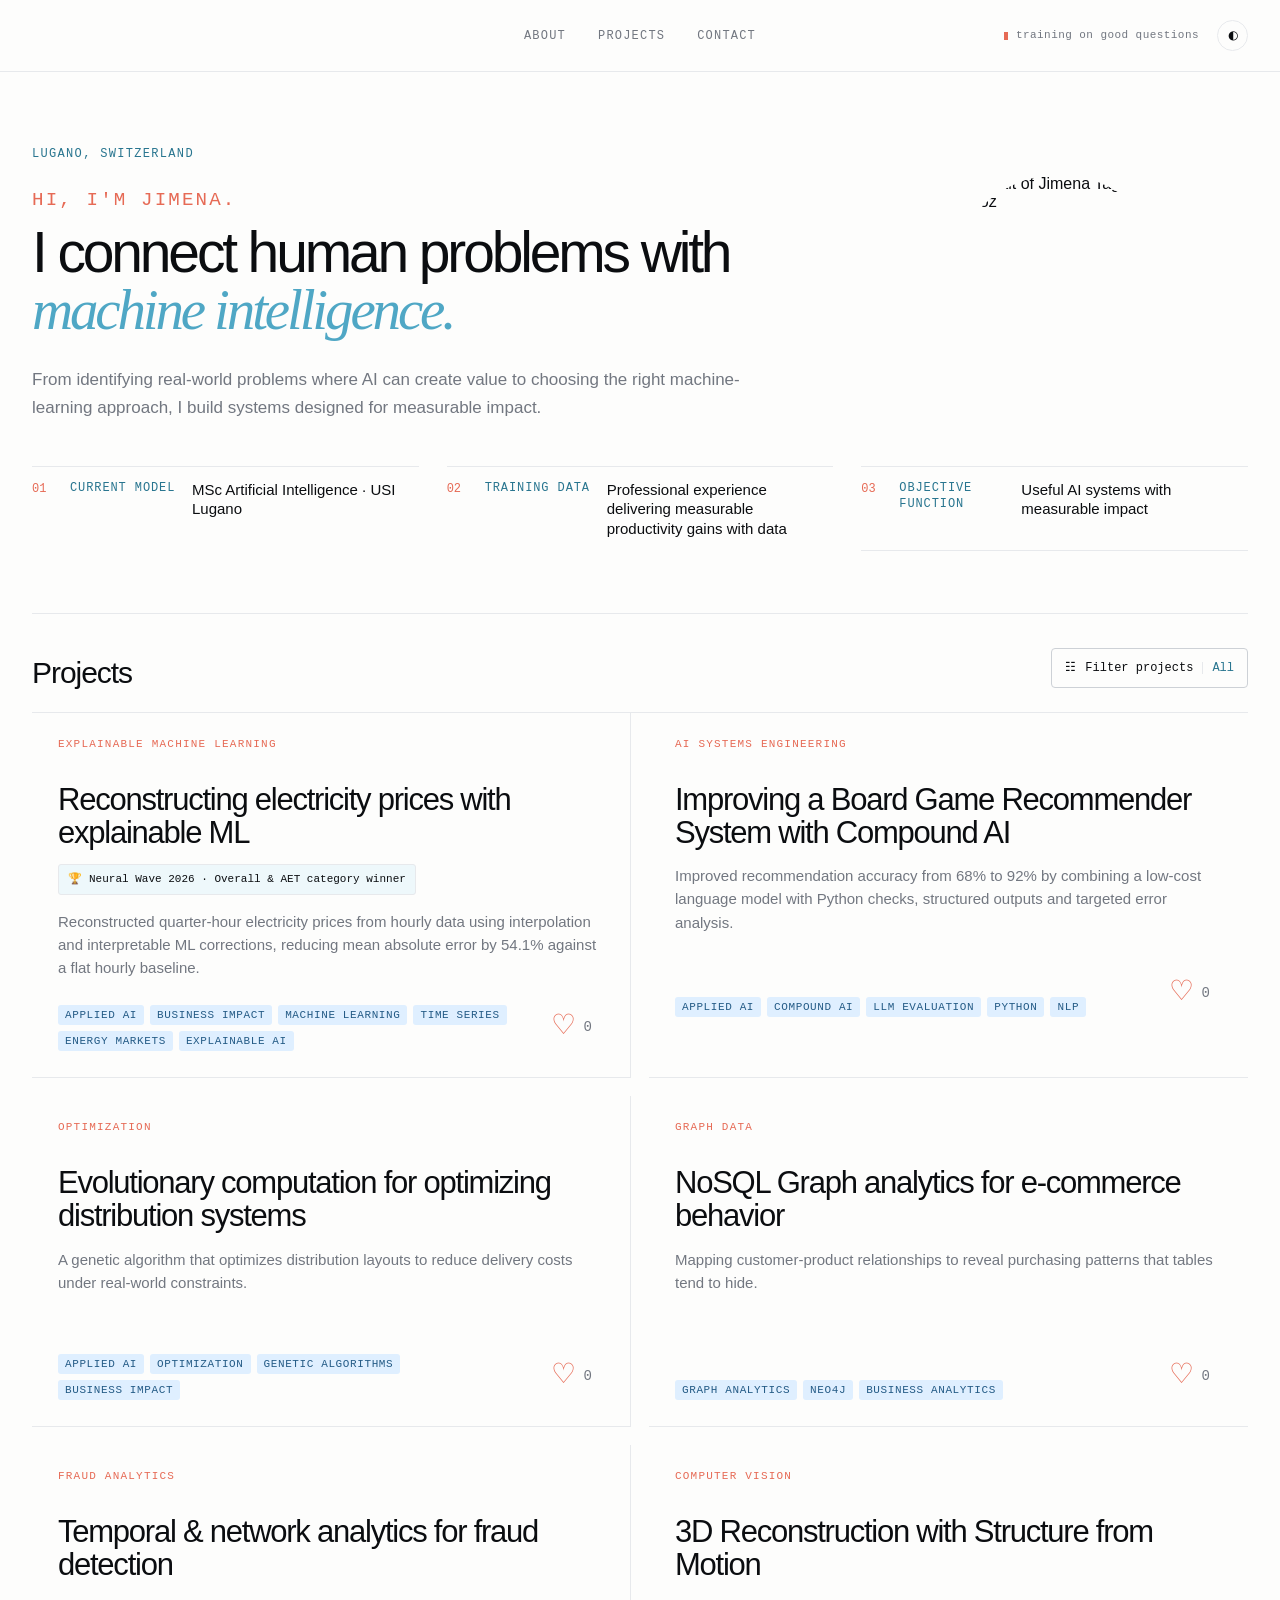
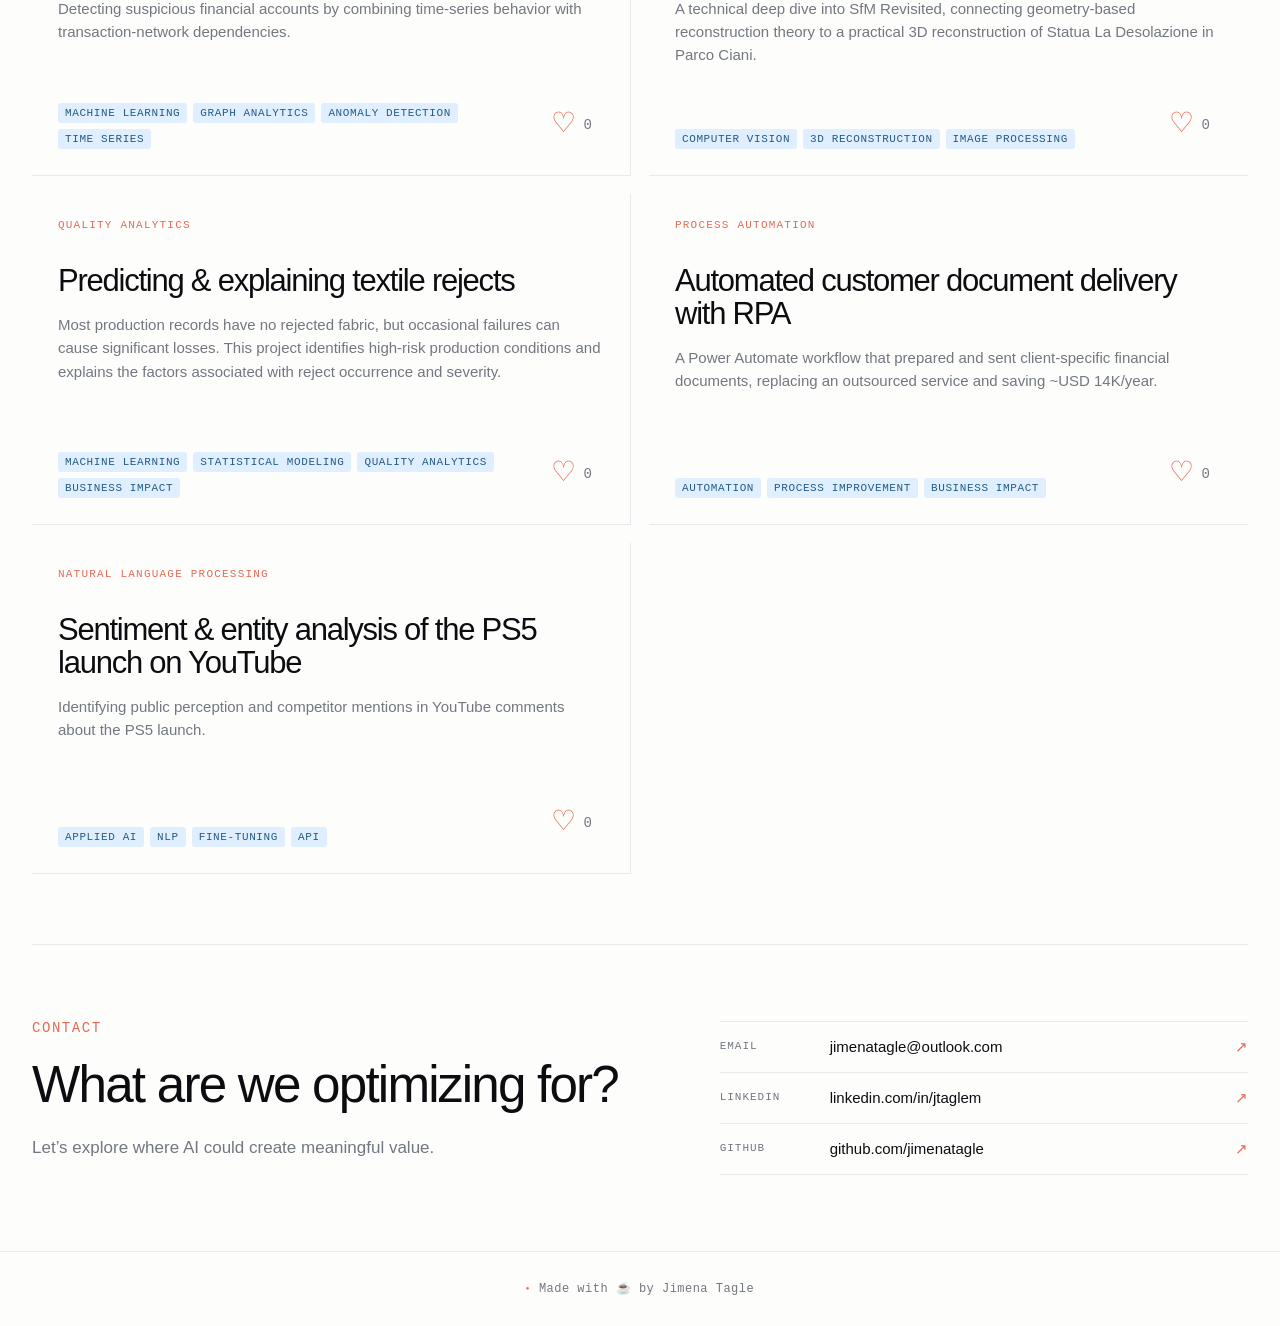
==== commit 636411da: "add project card" ====
--- a/index.html
+++ b/index.html
@@ -61,6 +61,22 @@
       </div>
 
       <div class="project-grid" aria-live="polite">
+        <article class="card neural-wave-card" data-likes="0">
+          <button class="card-open" type="button" data-dialog="project-nine-dialog" aria-label="Open details for Reconstructing electricity prices with explainable ML"></button>
+          <div class="card-overview">
+            <div class="card-copy">
+              <span class="project-type">Explainable machine learning</span>
+              <h3>Reconstructing electricity prices with explainable ML</h3>
+              <span class="project-award"><span aria-hidden="true">🏆</span> Neural Wave 2026 · Overall &amp; AET category winner</span>
+              <p class="summary">Reconstructed quarter-hour electricity prices from hourly data using interpolation and interpretable ML corrections, reducing mean absolute error by 54.1% against a flat hourly baseline.</p>
+              <div class="meta">
+                <div class="tags" aria-label="Tags"><span class="tag">Applied AI</span><span class="tag">Business Impact</span><span class="tag">Machine Learning</span><span class="tag">Time Series</span><span class="tag">Energy Markets</span><span class="tag">Explainable AI</span></div>
+                <button class="like" type="button" aria-label="Like this project" aria-pressed="false"><span class="heart" aria-hidden="true">♡</span><span class="count">0</span></button>
+              </div>
+            </div>
+          </div>
+        </article>
+
         <article class="card compound-card" data-likes="0">
           <button class="card-open" type="button" data-dialog="project-eight-dialog" aria-label="Open details for Improving a Board Game Recommender System with Compound AI"></button>
           <div class="card-overview"><div class="card-copy">
@@ -207,8 +223,46 @@
           </div>
         </article>
       </div>
-      <p class="sr-only" id="project-count" aria-live="polite">8 projects shown</p>
+      <p class="sr-only" id="project-count" aria-live="polite">9 projects shown</p>
     </section>
+
+    <dialog class="project-dialog neural-wave-dialog" id="project-nine-dialog" aria-labelledby="project-nine-title">
+      <div class="dialog-inner">
+        <div class="dialog-top">
+          <div>
+            <span class="project-type">Explainable machine learning</span>
+            <h3 id="project-nine-title">Reconstructing electricity prices with explainable ML</h3>
+            <span class="project-award"><span aria-hidden="true">🏆</span> Neural Wave 2026 · Overall &amp; AET category winner</span>
+            <p class="dialog-summary">Reconstructed quarter-hour electricity prices from hourly data using interpolation and interpretable ML corrections, reducing mean absolute error by 54.1% against a flat hourly baseline.</p>
+            <div class="tags dialog-tags" aria-label="Tags"><span class="tag">Applied AI</span><span class="tag">Business Impact</span><span class="tag">Machine Learning</span><span class="tag">Time Series</span><span class="tag">Energy Markets</span><span class="tag">Explainable AI</span></div>
+          </div>
+          <button class="dialog-close" type="button" aria-label="Close project details">×</button>
+        </div>
+        <div class="neural-wave-dialog-body">
+          <div class="detail-grid">
+            <div class="detail-block"><h4>Goal</h4><p>Reconstruct 96 quarter-hour electricity prices from 24 hourly prices across four European market zones.</p></div>
+            <div class="detail-block"><h4>Challenges</h4><ul><li>Preserving hourly averages while learning useful price corrections.</li><li>Working with limited available features.</li><li>Managing a high risk of overfitting with limited predictive information.</li></ul></div>
+            <div class="detail-block"><h4>Approach</h4><ul><li>Combined a smooth PCHIP interpolation baseline with three LightGBM models for intra-hour slope, curvature and alternating price movements.</li><li>Constrained learned corrections to sum to zero within each hour, preserving the baseline’s hourly mean.</li><li>Engineered features from hourly price curves, differences between market zones, calendar information and historical prices.</li><li>Built a Streamlit dashboard to explore reconstructed curves, model contributions and hours at higher risk of reconstruction error.</li></ul></div>
+            <div class="detail-block"><h4>Results</h4><ul><li><strong>Overall 1st Prize and AET Project Category Winner</strong>, Neural Wave Hackathon 2026, Lugano.</li><li><strong>54.1% lower mean absolute error</strong> than the flat hourly baseline on September evaluation dates.</li><li>Flagged high-risk hours with <strong>2.8–3.9× higher reconstruction error</strong> than low-risk hours in development evaluation.</li></ul></div>
+            <div class="detail-block"><h4>Source</h4><p>Explore the project code on <a class="project-source" href="https://github.com/neural-wave/ch-W1" target="_blank" rel="noreferrer">GitHub ↗</a></p></div>
+          </div>
+          <div class="image-carousel neural-wave-photos" data-carousel role="region" aria-label="Neural Wave Hackathon 2026 photos">
+            <button class="carousel-arrow carousel-prev" type="button" aria-label="Show previous Neural Wave photo">‹</button>
+            <figure class="carousel-slide is-active">
+              <img src="/src/assets/neural-wave/team.jpg" width="1200" height="1600" loading="lazy" alt="The four-person team at Neural Wave Hackathon 2026 in front of the event sponsor screen">
+            </figure>
+            <figure class="carousel-slide">
+              <img src="/src/assets/neural-wave/award.jpg" width="1200" height="1600" loading="lazy" alt="First-prize announcement for team Applepi with an award of 3,000 CHF">
+            </figure>
+            <figure class="carousel-slide">
+              <img src="/src/assets/neural-wave/hackathon.jpg" width="1600" height="1200" loading="lazy" alt="The team working together at a table during Neural Wave Hackathon 2026">
+            </figure>
+            <button class="carousel-arrow carousel-next" type="button" aria-label="Show next Neural Wave photo">›</button>
+            <span class="carousel-count" aria-live="polite">1 / 3</span>
+          </div>
+        </div>
+      </div>
+    </dialog>
 
     <dialog class="project-dialog compound-dialog" id="project-eight-dialog" aria-labelledby="project-eight-title">
       <div class="dialog-inner">
--- a/src/styles.css
+++ b/src/styles.css
@@ -905,3 +905,37 @@
     transition-duration: .01ms !important;
   }
 }
+
+/* Neural Wave project: reuse the portfolio's tags, detail blocks and carousel. */
+.project-award {
+  display: inline-flex;
+  align-items: center;
+  align-self: flex-start;
+  gap: 7px;
+  max-width: 100%;
+  margin: 0 0 15px;
+  padding: 6px 9px;
+  border: 1px solid var(--line);
+  border-radius: 3px;
+  color: var(--ink);
+  background: var(--blue-whisper);
+  font: 11px/1.5 var(--mono);
+}
+.neural-wave-dialog-body {
+  display: grid;
+  grid-template-columns: minmax(0, 1.4fr) minmax(260px, .6fr);
+  gap: 34px;
+  align-items: start;
+  padding-top: 30px;
+}
+.neural-wave-dialog-body .detail-grid { padding-top: 0; }
+.neural-wave-photos .carousel-slide img {
+  height: 520px;
+  max-height: none;
+}
+.neural-wave-photos .carousel-arrow { top: calc(50% - 17px); }
+@media (max-width: 900px) {
+  .neural-wave-dialog-body { grid-template-columns: 1fr; }
+  .neural-wave-photos { width: min(100%, 520px); margin-inline: auto; }
+  .neural-wave-photos .carousel-slide img { height: clamp(280px, 100vw, 520px); }
+}
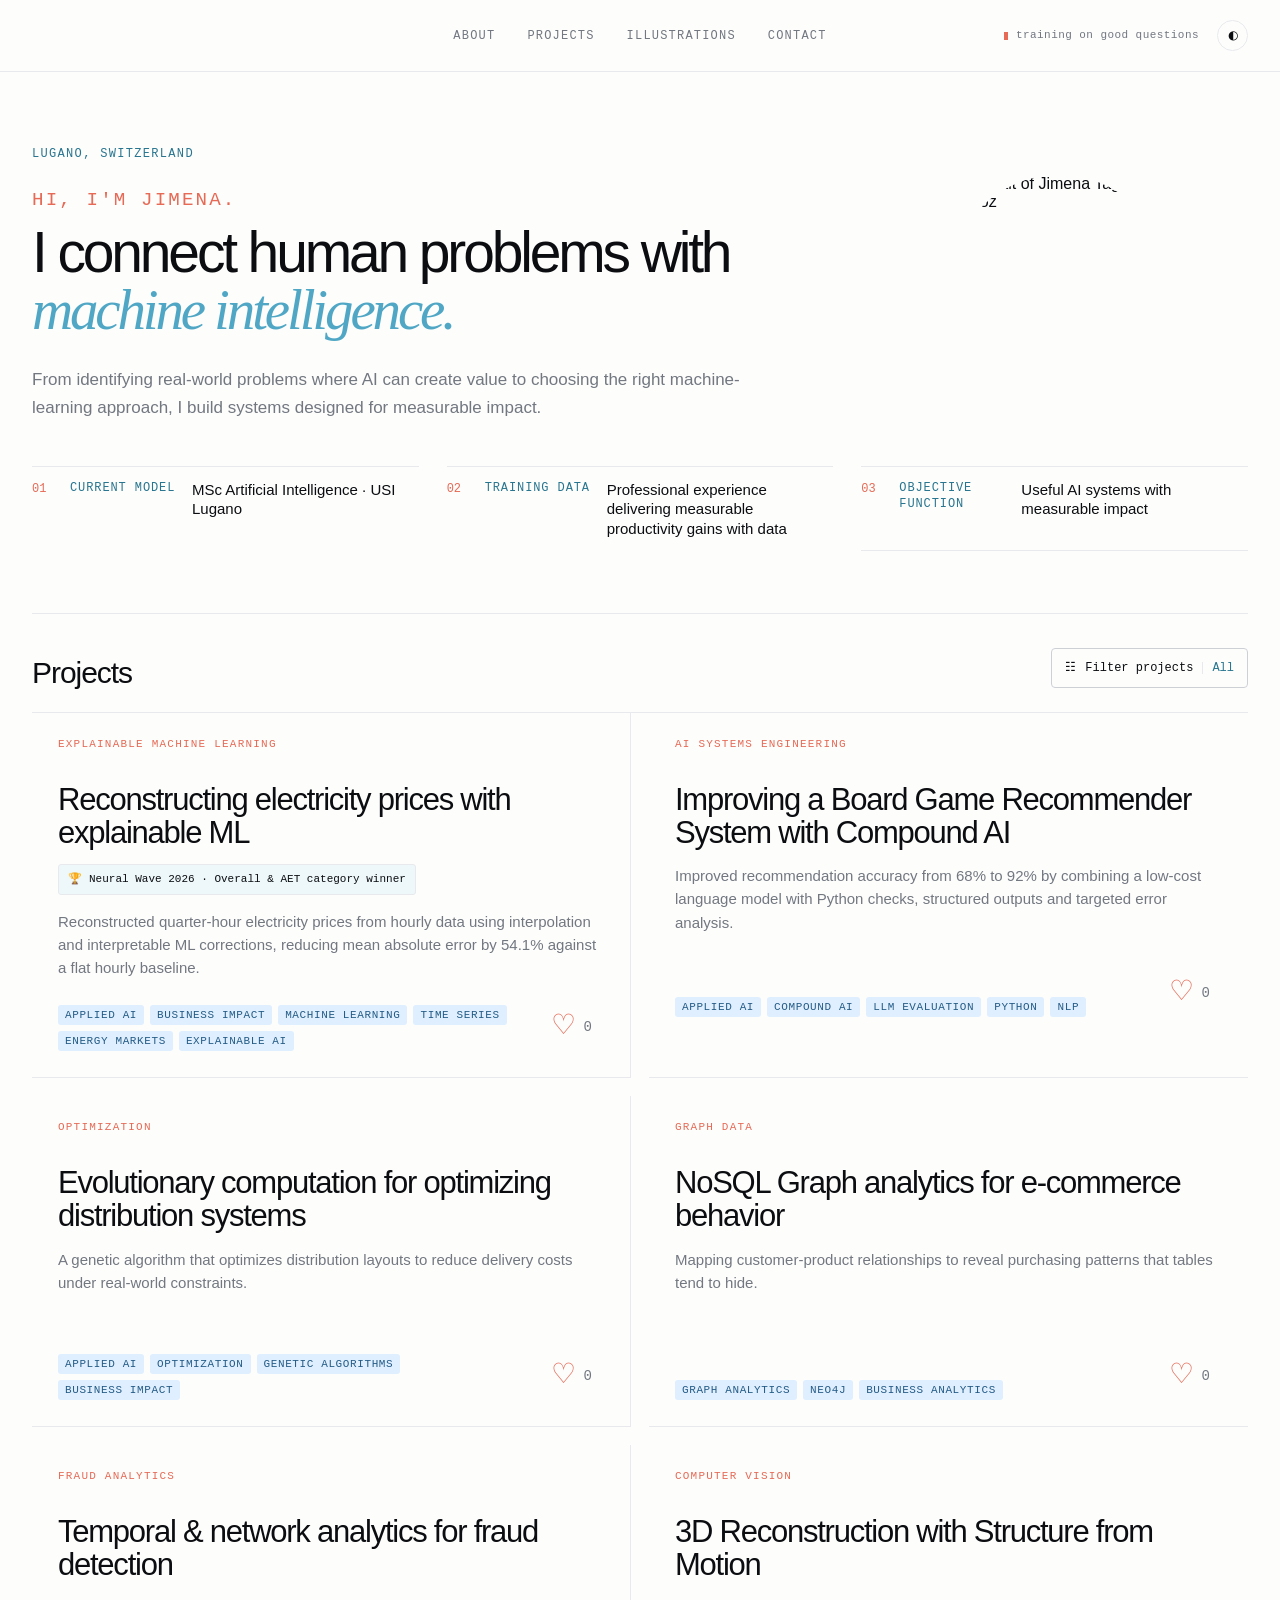
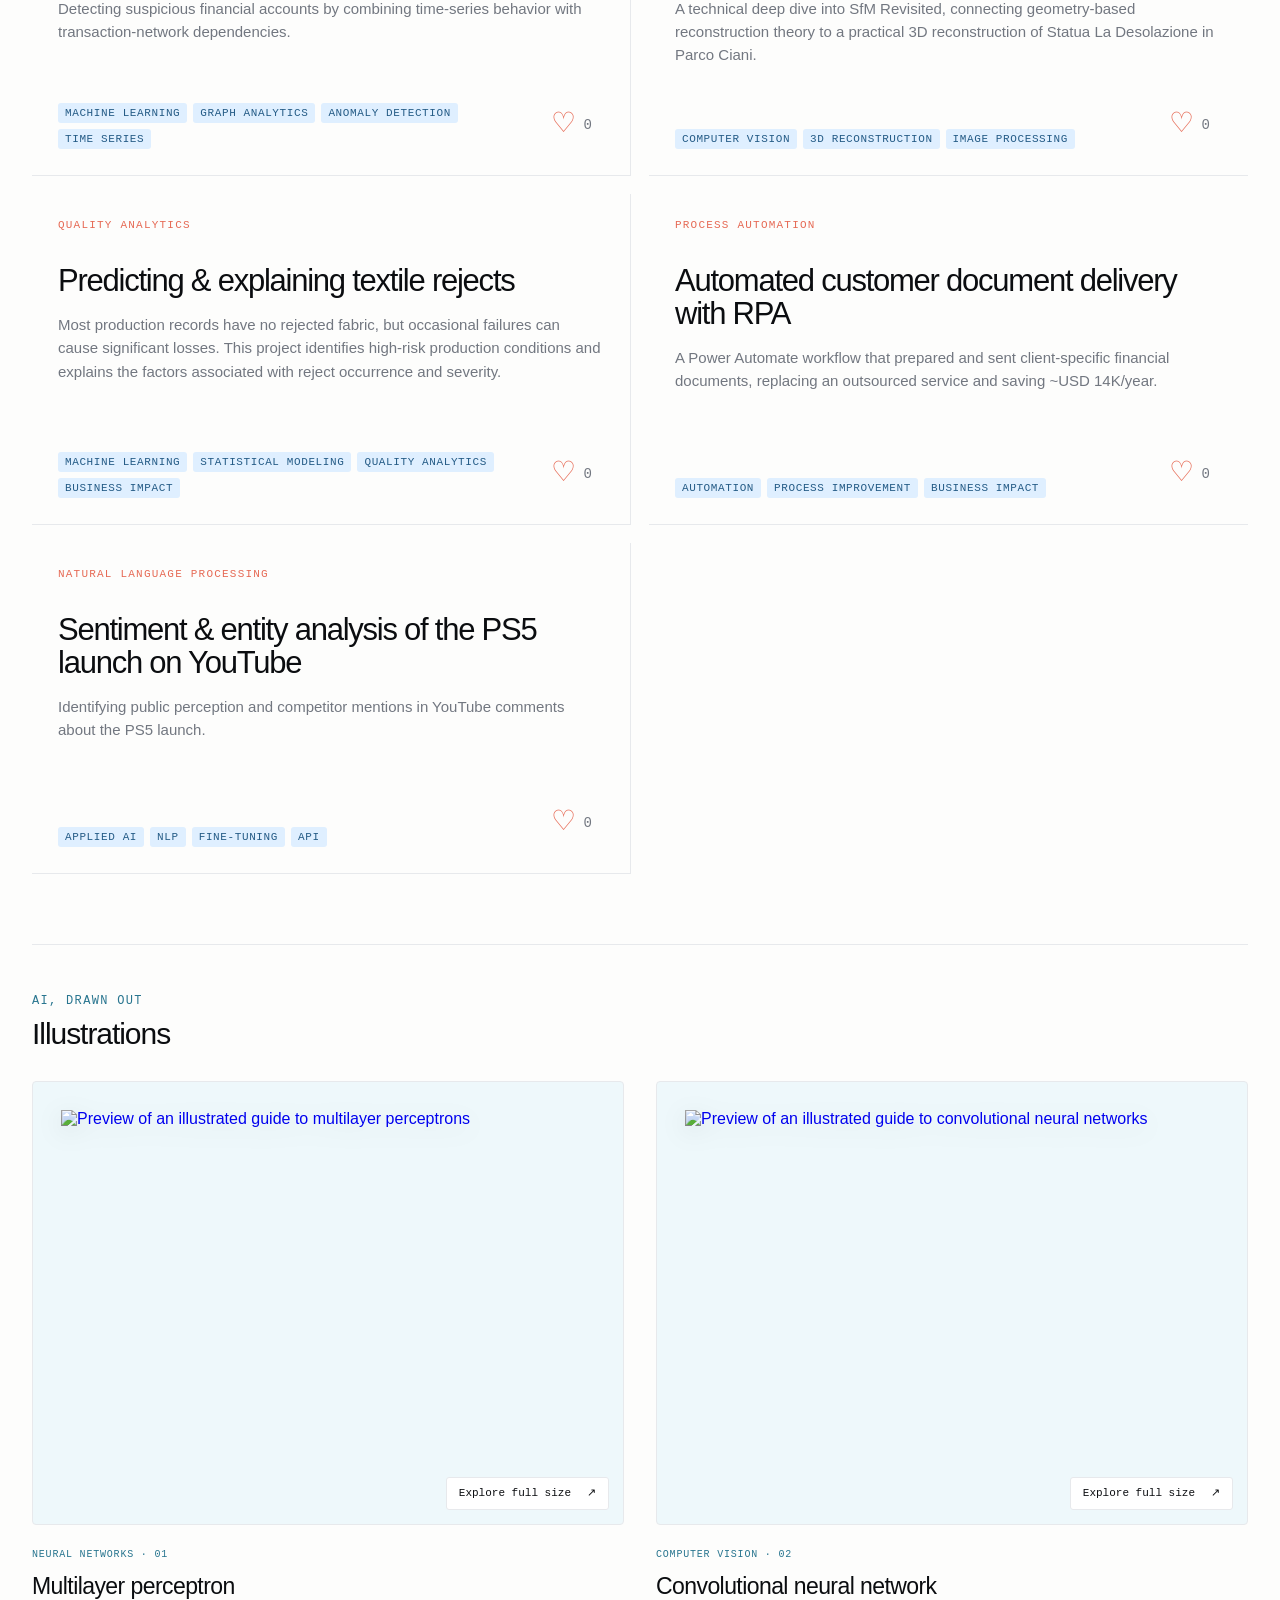
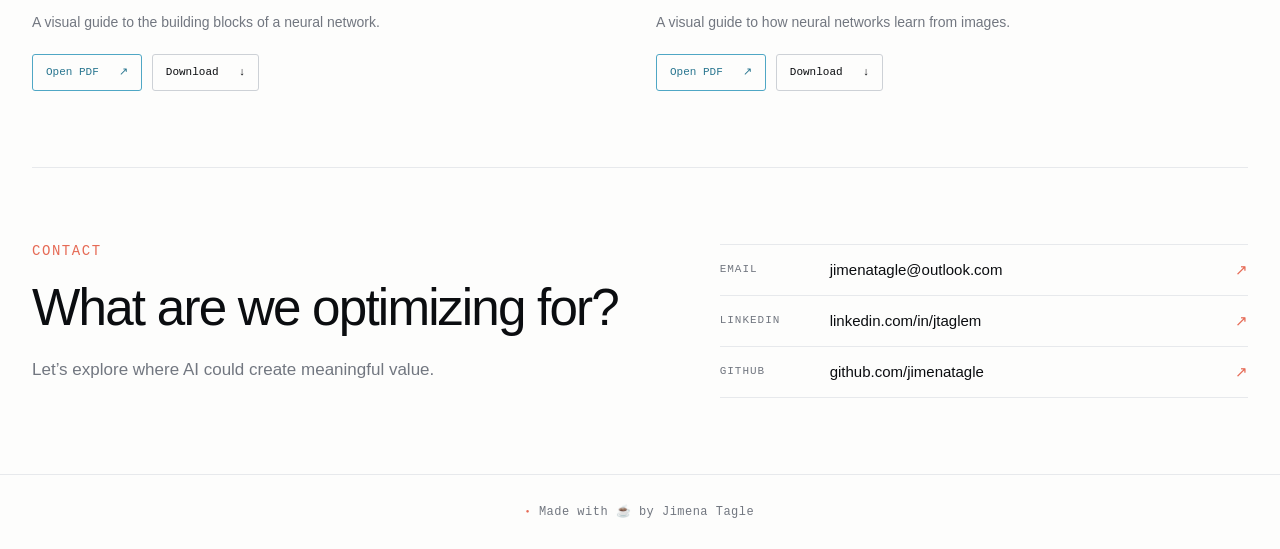
==== commit 1395914d: "add illustrations section" ====
--- a/index.html
+++ b/index.html
@@ -18,6 +18,7 @@
       <div class="navlinks">
         <a href="#about">About</a>
         <a href="#projects">Projects</a>
+        <a href="#illustrations">Illustrations</a>
         <a href="#contact">Contact</a>
       </div>
       <div class="controls">
@@ -226,6 +227,47 @@
       <p class="sr-only" id="project-count" aria-live="polite">9 projects shown</p>
     </section>
 
+    <section class="illustrations shell" id="illustrations" aria-labelledby="illustrations-title">
+      <div class="illustrations-head">
+        <div>
+          <p class="eyebrow">AI, drawn out</p>
+          <h2 id="illustrations-title">Illustrations</h2>
+        </div>
+      </div>
+      <div class="illustration-grid">
+        <article class="illustration-card" aria-labelledby="mlp-title">
+          <a class="illustration-preview" href="/illustrations/MLP.pdf" target="_blank" rel="noopener" aria-label="Open Multilayer perceptron illustration as a full-size PDF in a new tab">
+            <img src="/illustrations/MLP-preview.webp" width="1799" height="1272" loading="lazy" alt="Preview of an illustrated guide to multilayer perceptrons">
+            <span class="illustration-preview-label">Explore full size <span aria-hidden="true">↗</span></span>
+          </a>
+          <div class="illustration-details">
+            <p class="illustration-category">Neural networks · 01</p>
+            <h3 id="mlp-title">Multilayer perceptron</h3>
+            <p class="illustration-description">A visual guide to the building blocks of a neural network.</p>
+            <div class="illustration-actions">
+              <a href="/illustrations/MLP.pdf" target="_blank" rel="noopener" aria-label="Open Multilayer perceptron PDF in a new tab">Open PDF <span aria-hidden="true">↗</span></a>
+              <a href="/illustrations/MLP.pdf" download="Jimena-Tagle-MLP.pdf" aria-label="Download Multilayer perceptron PDF">Download <span aria-hidden="true">↓</span></a>
+            </div>
+          </div>
+        </article>
+        <article class="illustration-card" aria-labelledby="cnn-title">
+          <a class="illustration-preview" href="/illustrations/CNN.pdf" target="_blank" rel="noopener" aria-label="Open Convolutional neural network illustration as a full-size PDF in a new tab">
+            <img src="/illustrations/CNN-preview.webp" width="1799" height="1272" loading="lazy" alt="Preview of an illustrated guide to convolutional neural networks">
+            <span class="illustration-preview-label">Explore full size <span aria-hidden="true">↗</span></span>
+          </a>
+          <div class="illustration-details">
+            <p class="illustration-category">Computer vision · 02</p>
+            <h3 id="cnn-title">Convolutional neural network</h3>
+            <p class="illustration-description">A visual guide to how neural networks learn from images.</p>
+            <div class="illustration-actions">
+              <a href="/illustrations/CNN.pdf" target="_blank" rel="noopener" aria-label="Open Convolutional neural network PDF in a new tab">Open PDF <span aria-hidden="true">↗</span></a>
+              <a href="/illustrations/CNN.pdf" download="Jimena-Tagle-CNN.pdf" aria-label="Download Convolutional neural network PDF">Download <span aria-hidden="true">↓</span></a>
+            </div>
+          </div>
+        </article>
+      </div>
+    </section>
+
     <dialog class="project-dialog neural-wave-dialog" id="project-nine-dialog" aria-labelledby="project-nine-title">
       <div class="dialog-inner">
         <div class="dialog-top">
@@ -249,6 +291,9 @@
           <div class="image-carousel neural-wave-photos" data-carousel role="region" aria-label="Neural Wave Hackathon 2026 photos">
             <button class="carousel-arrow carousel-prev" type="button" aria-label="Show previous Neural Wave photo">‹</button>
             <figure class="carousel-slide is-active">
+              <img src="/src/assets/neural-wave/team-celebration.jpg" width="1200" height="1600" loading="lazy" alt="The four-person team celebrating in front of the Neural Wave Hackathon sponsor screen">
+            </figure>
+            <figure class="carousel-slide">
               <img src="/src/assets/neural-wave/team.jpg" width="1200" height="1600" loading="lazy" alt="The four-person team at Neural Wave Hackathon 2026 in front of the event sponsor screen">
             </figure>
             <figure class="carousel-slide">
@@ -257,8 +302,11 @@
             <figure class="carousel-slide">
               <img src="/src/assets/neural-wave/hackathon.jpg" width="1600" height="1200" loading="lazy" alt="The team working together at a table during Neural Wave Hackathon 2026">
             </figure>
+            <figure class="carousel-slide">
+              <img src="/src/assets/neural-wave/team-lounge.jpg" width="1200" height="1600" loading="lazy" alt="The four teammates relaxing on blue beanbags and lounge chairs at the hackathon">
+            </figure>
             <button class="carousel-arrow carousel-next" type="button" aria-label="Show next Neural Wave photo">›</button>
-            <span class="carousel-count" aria-live="polite">1 / 3</span>
+            <span class="carousel-count" aria-live="polite">1 / 5</span>
           </div>
         </div>
       </div>
--- a/src/styles.css
+++ b/src/styles.css
@@ -939,3 +939,93 @@
   .neural-wave-photos { width: min(100%, 520px); margin-inline: auto; }
   .neural-wave-photos .carousel-slide img { height: clamp(280px, 100vw, 520px); }
 }
+
+/* Illustration gallery: previews link to the original, zoomable PDFs. */
+#about, #projects, #illustrations, #contact { scroll-margin-top: 96px; }
+.illustrations { padding: 50px 0 76px; border-top: 1px solid var(--line); }
+.illustrations-head {
+  display: grid;
+  grid-template-columns: 1fr 1fr;
+  gap: 32px;
+  align-items: end;
+  margin-bottom: 32px;
+}
+.illustrations-head .eyebrow { margin: 0 0 12px; }
+.illustrations-intro {
+  max-width: 460px;
+  margin: 0;
+  color: var(--muted);
+  font-size: 15px;
+  line-height: 1.7;
+}
+.illustration-grid { display: grid; grid-template-columns: repeat(2, minmax(0, 1fr)); gap: 32px; }
+.illustration-card { min-width: 0; }
+.illustration-preview {
+  position: relative;
+  display: flex;
+  align-items: center;
+  justify-content: center;
+  aspect-ratio: 4 / 3;
+  padding: 28px;
+  overflow: hidden;
+  border: 1px solid var(--line);
+  border-radius: 4px;
+  background: var(--blue-whisper);
+  text-decoration: none;
+}
+.illustration-preview img {
+  display: block;
+  width: 100%;
+  height: 100%;
+  min-height: 0;
+  object-fit: contain;
+  filter: drop-shadow(0 6px 12px rgb(0 0 0 / .09));
+  transition: transform .25s ease;
+}
+.illustration-preview:hover img { transform: scale(1.025); }
+.illustration-preview-label {
+  position: absolute;
+  right: 14px;
+  bottom: 14px;
+  display: flex;
+  align-items: center;
+  gap: 16px;
+  padding: 9px 12px;
+  border: 1px solid var(--line);
+  border-radius: 3px;
+  color: var(--ink);
+  background: var(--surface);
+  font: 11px/1.2 var(--mono);
+}
+.illustration-details { padding: 22px 0 0; }
+.illustration-category { margin: 0 0 10px; color: var(--blue-ink); font: 10px/1.5 var(--mono); text-transform: uppercase; letter-spacing: .08em; }
+.illustration-details h3 { margin: 0; font-size: 23px; line-height: 1.25; font-weight: 500; letter-spacing: -.025em; }
+.illustration-description { margin: 10px 0 20px; color: var(--muted); font-size: 14px; line-height: 1.65; }
+.illustration-actions { display: flex; flex-wrap: wrap; gap: 10px; }
+.illustration-actions a {
+  display: inline-flex;
+  align-items: center;
+  gap: 20px;
+  padding: 10px 13px;
+  border: 1px solid var(--line-strong);
+  border-radius: 3px;
+  color: var(--ink);
+  text-decoration: none;
+  font: 11px/1.3 var(--mono);
+  transition: border-color .18s ease, background .18s ease;
+}
+.illustration-actions a:first-child { color: var(--blue-ink); border-color: var(--blue); }
+.illustration-actions a:hover { border-color: var(--blue-ink); background: var(--blue-whisper); }
+@media (max-width: 900px) {
+  nav.shell { grid-template-columns: 1fr auto; gap: 12px; }
+  nav.shell > span { display: none; }
+  .navlinks { display: flex; gap: clamp(10px, 3vw, 24px); }
+  .navlinks a { font-size: 10px; letter-spacing: .03em; }
+  .illustrations-head { grid-template-columns: 1fr; gap: 20px; }
+  .illustration-grid { gap: 28px; }
+  .illustration-preview { padding: 18px; }
+}
+@media (max-width: 640px) {
+  .illustration-grid { grid-template-columns: 1fr; gap: 40px; }
+  .illustrations { padding: 36px 0 50px; }
+}
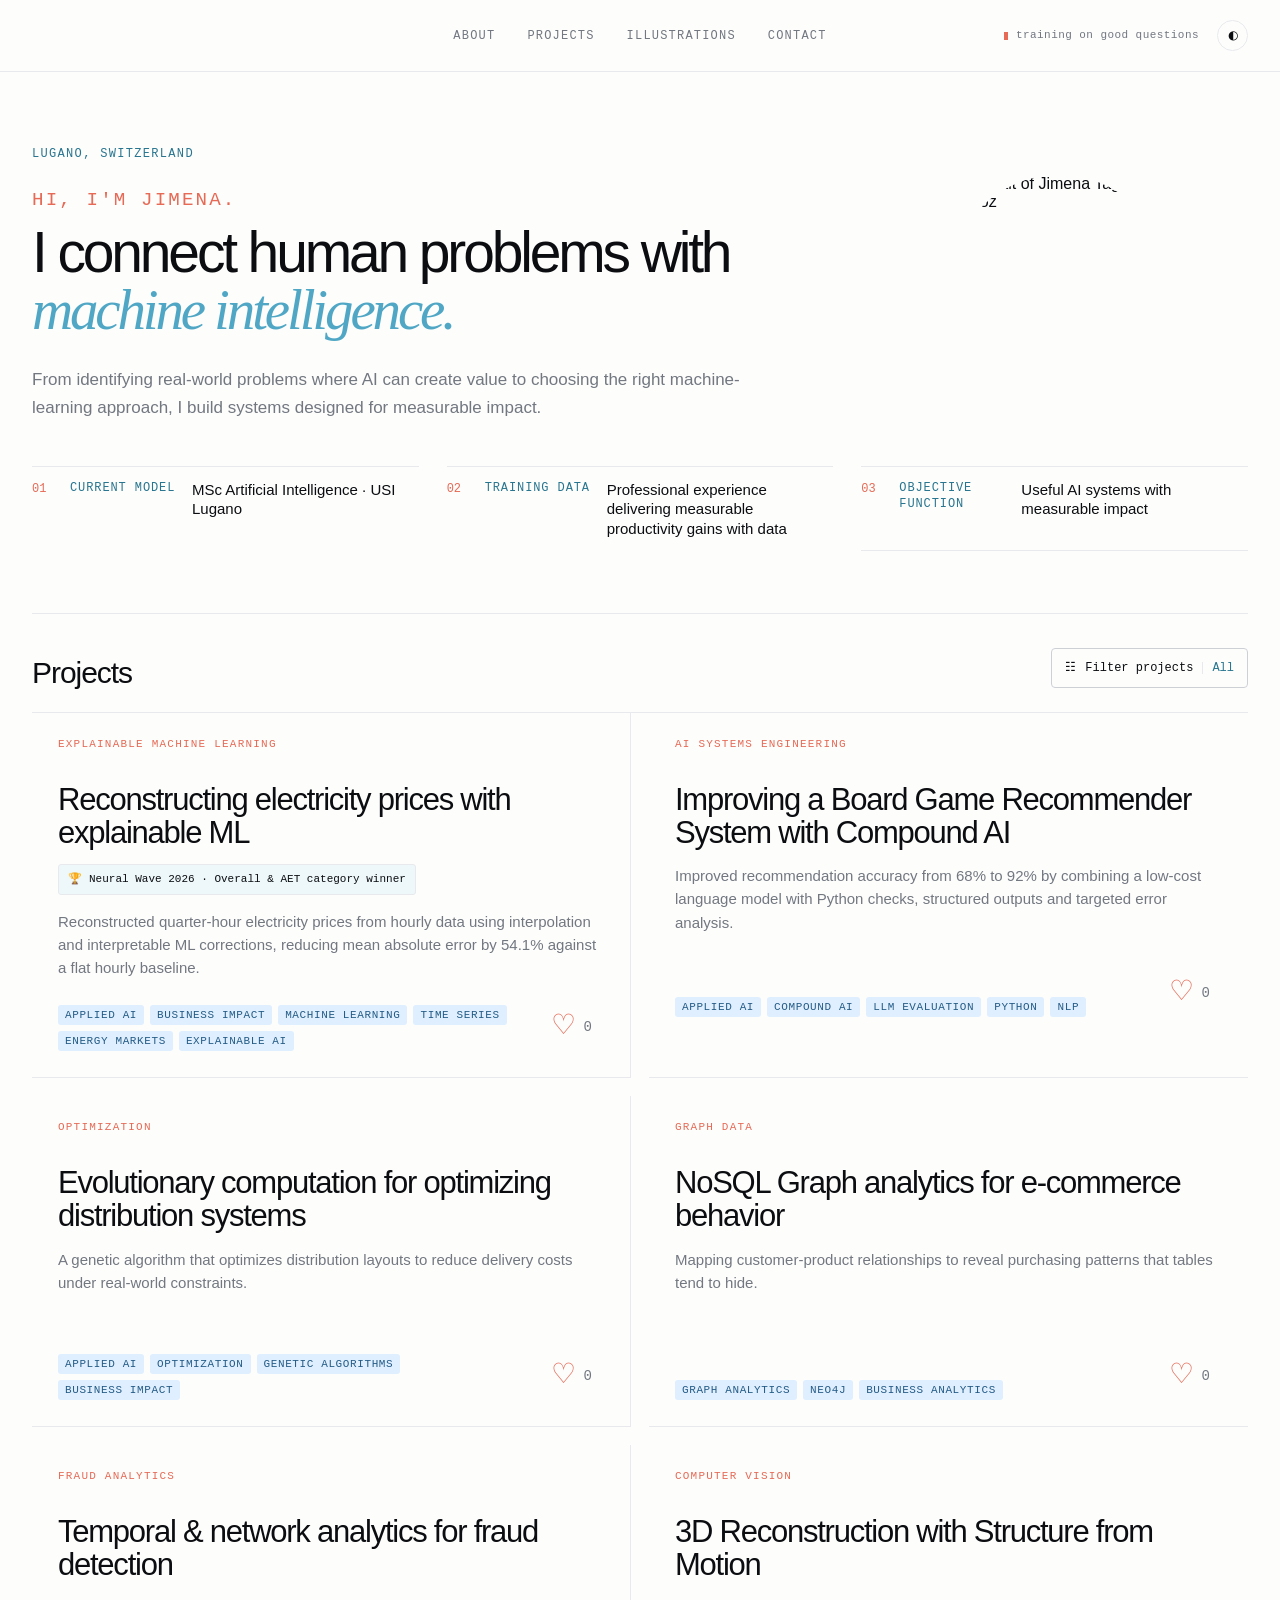
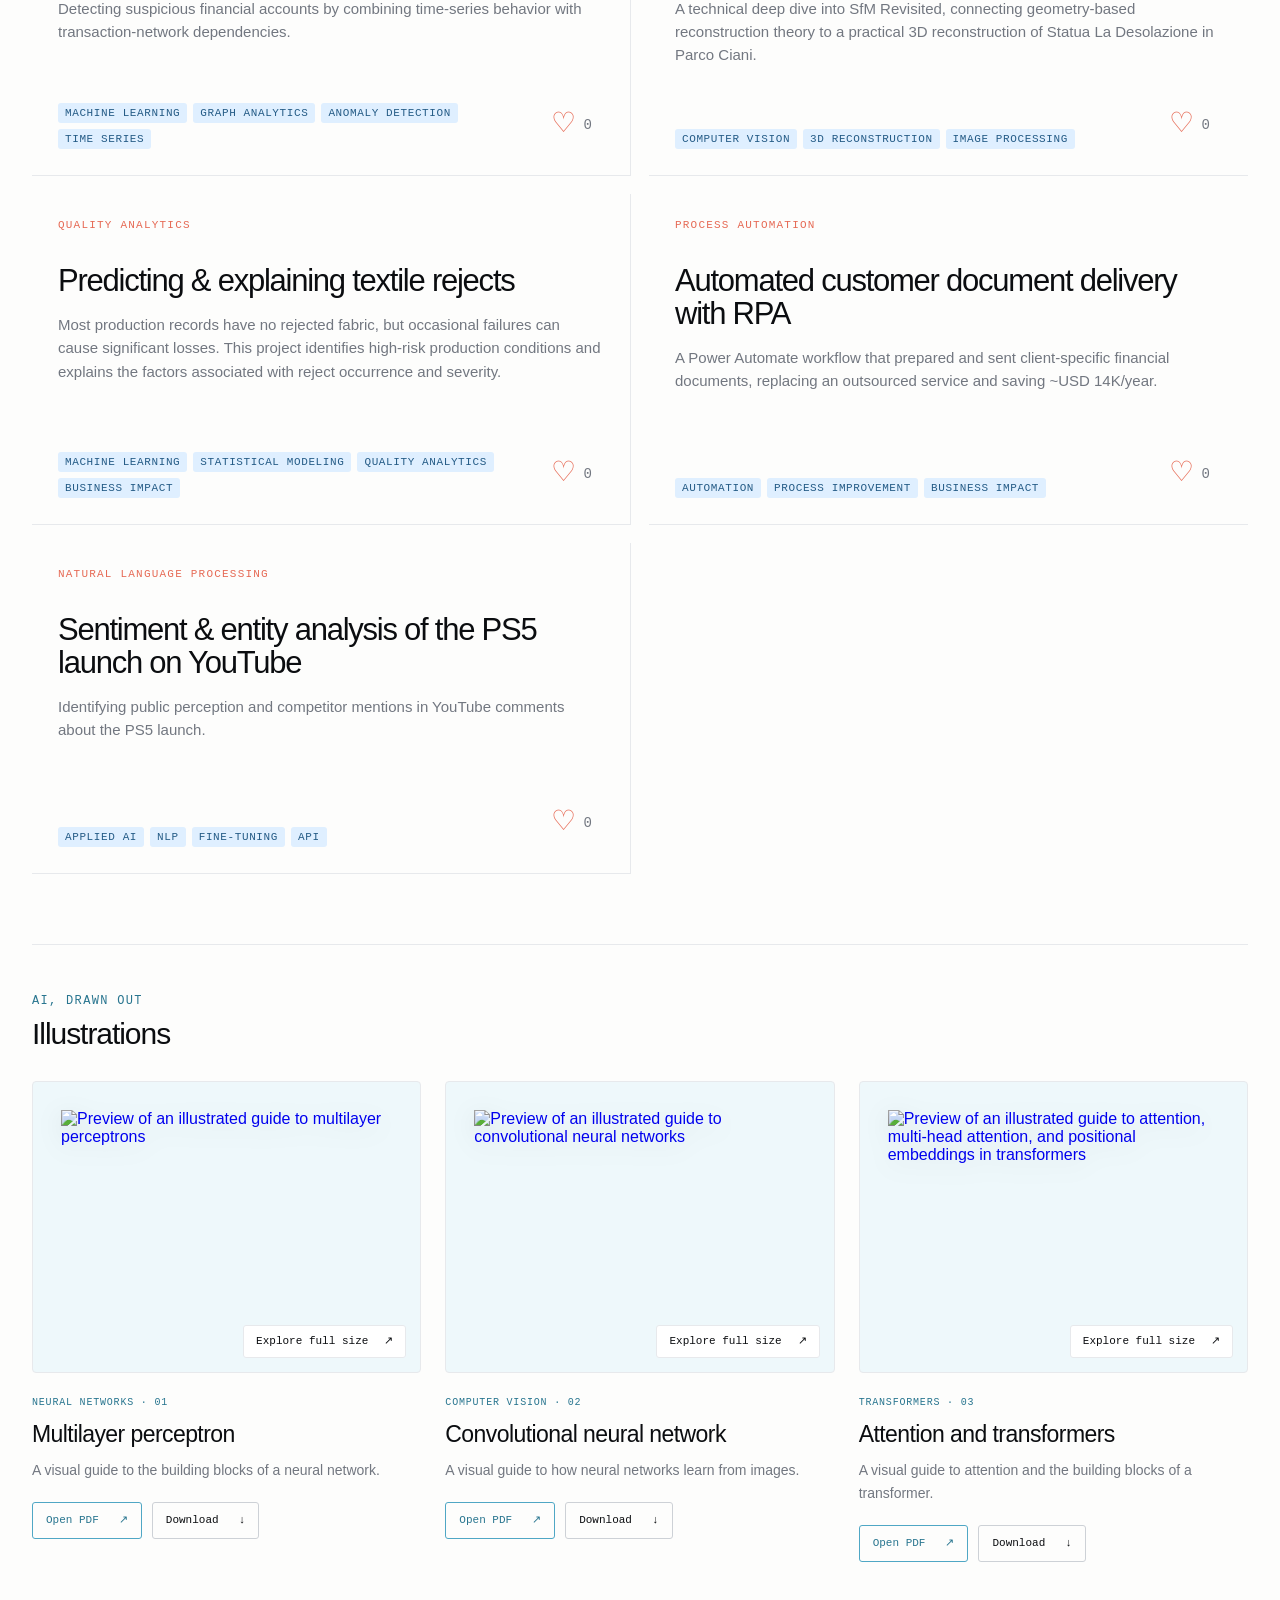
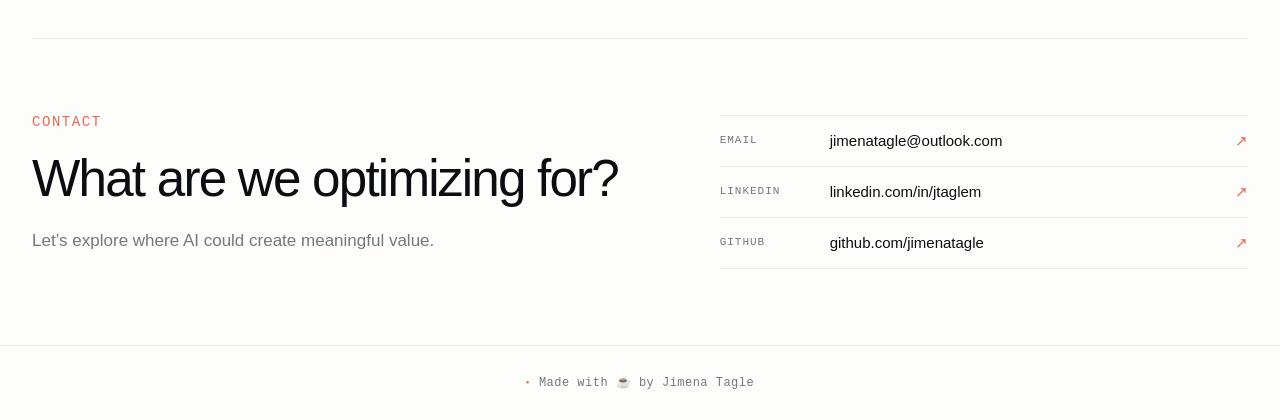
==== commit 749abf92: "Add illustration" ====
--- a/index.html
+++ b/index.html
@@ -265,6 +265,21 @@
             </div>
           </div>
         </article>
+        <article class="illustration-card" aria-labelledby="attention-title">
+          <a class="illustration-preview" href="/illustrations/Attention.pdf" target="_blank" rel="noopener" aria-label="Open Attention and transformers illustration as a full-size PDF in a new tab">
+            <img src="/illustrations/Attention-preview.webp" width="1800" height="1273" loading="lazy" alt="Preview of an illustrated guide to attention, multi-head attention, and positional embeddings in transformers">
+            <span class="illustration-preview-label">Explore full size <span aria-hidden="true">↗</span></span>
+          </a>
+          <div class="illustration-details">
+            <p class="illustration-category">Transformers · 03</p>
+            <h3 id="attention-title">Attention and transformers</h3>
+            <p class="illustration-description">A visual guide to attention and the building blocks of a transformer.</p>
+            <div class="illustration-actions">
+              <a href="/illustrations/Attention.pdf" target="_blank" rel="noopener" aria-label="Open Attention and transformers PDF in a new tab">Open PDF <span aria-hidden="true">↗</span></a>
+              <a href="/illustrations/Attention.pdf" download="Jimena-Tagle-Attention.pdf" aria-label="Download Attention and transformers PDF">Download <span aria-hidden="true">↓</span></a>
+            </div>
+          </div>
+        </article>
       </div>
     </section>
 
--- a/src/styles.css
+++ b/src/styles.css
@@ -958,7 +958,7 @@
   font-size: 15px;
   line-height: 1.7;
 }
-.illustration-grid { display: grid; grid-template-columns: repeat(2, minmax(0, 1fr)); gap: 32px; }
+.illustration-grid { display: grid; grid-template-columns: repeat(3, minmax(0, 1fr)); gap: 24px; }
 .illustration-card { min-width: 0; }
 .illustration-preview {
   position: relative;
@@ -1022,7 +1022,7 @@
   .navlinks { display: flex; gap: clamp(10px, 3vw, 24px); }
   .navlinks a { font-size: 10px; letter-spacing: .03em; }
   .illustrations-head { grid-template-columns: 1fr; gap: 20px; }
-  .illustration-grid { gap: 28px; }
+  .illustration-grid { grid-template-columns: repeat(2, minmax(0, 1fr)); gap: 28px; }
   .illustration-preview { padding: 18px; }
 }
 @media (max-width: 640px) {
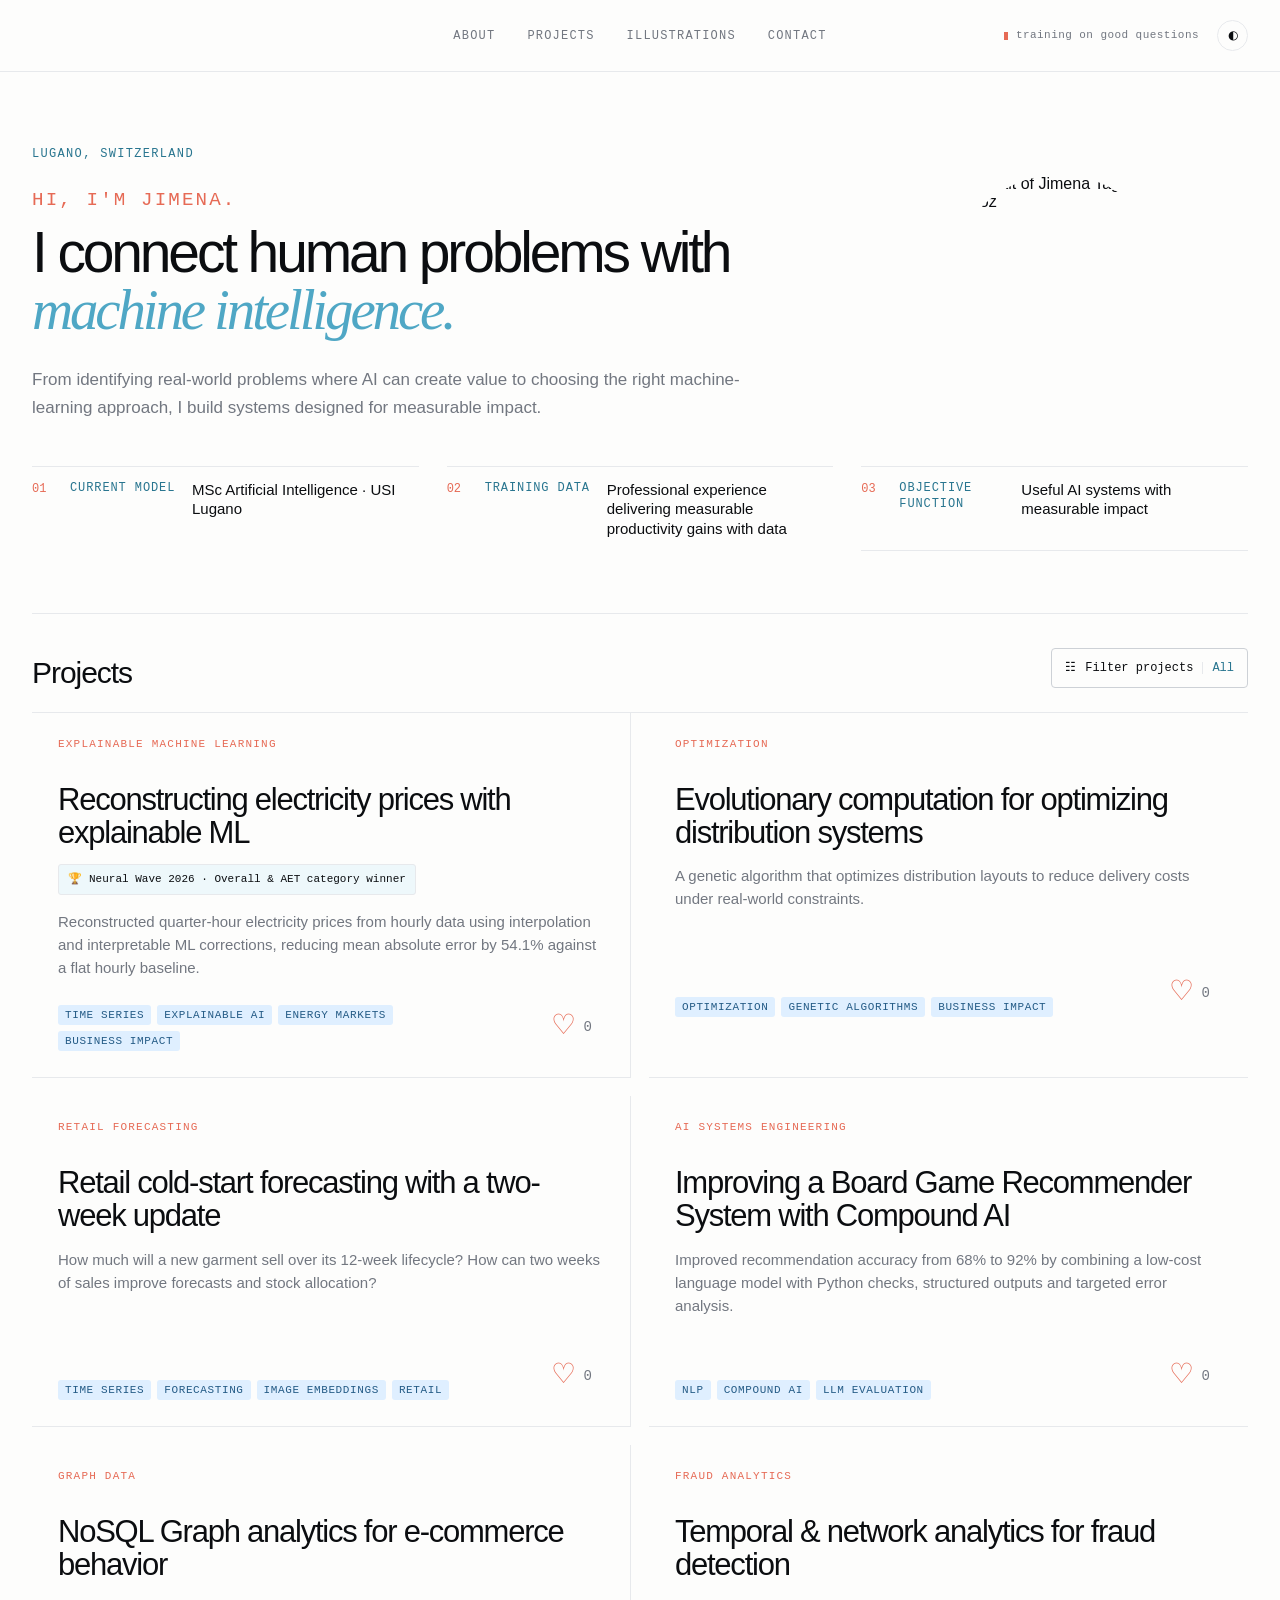
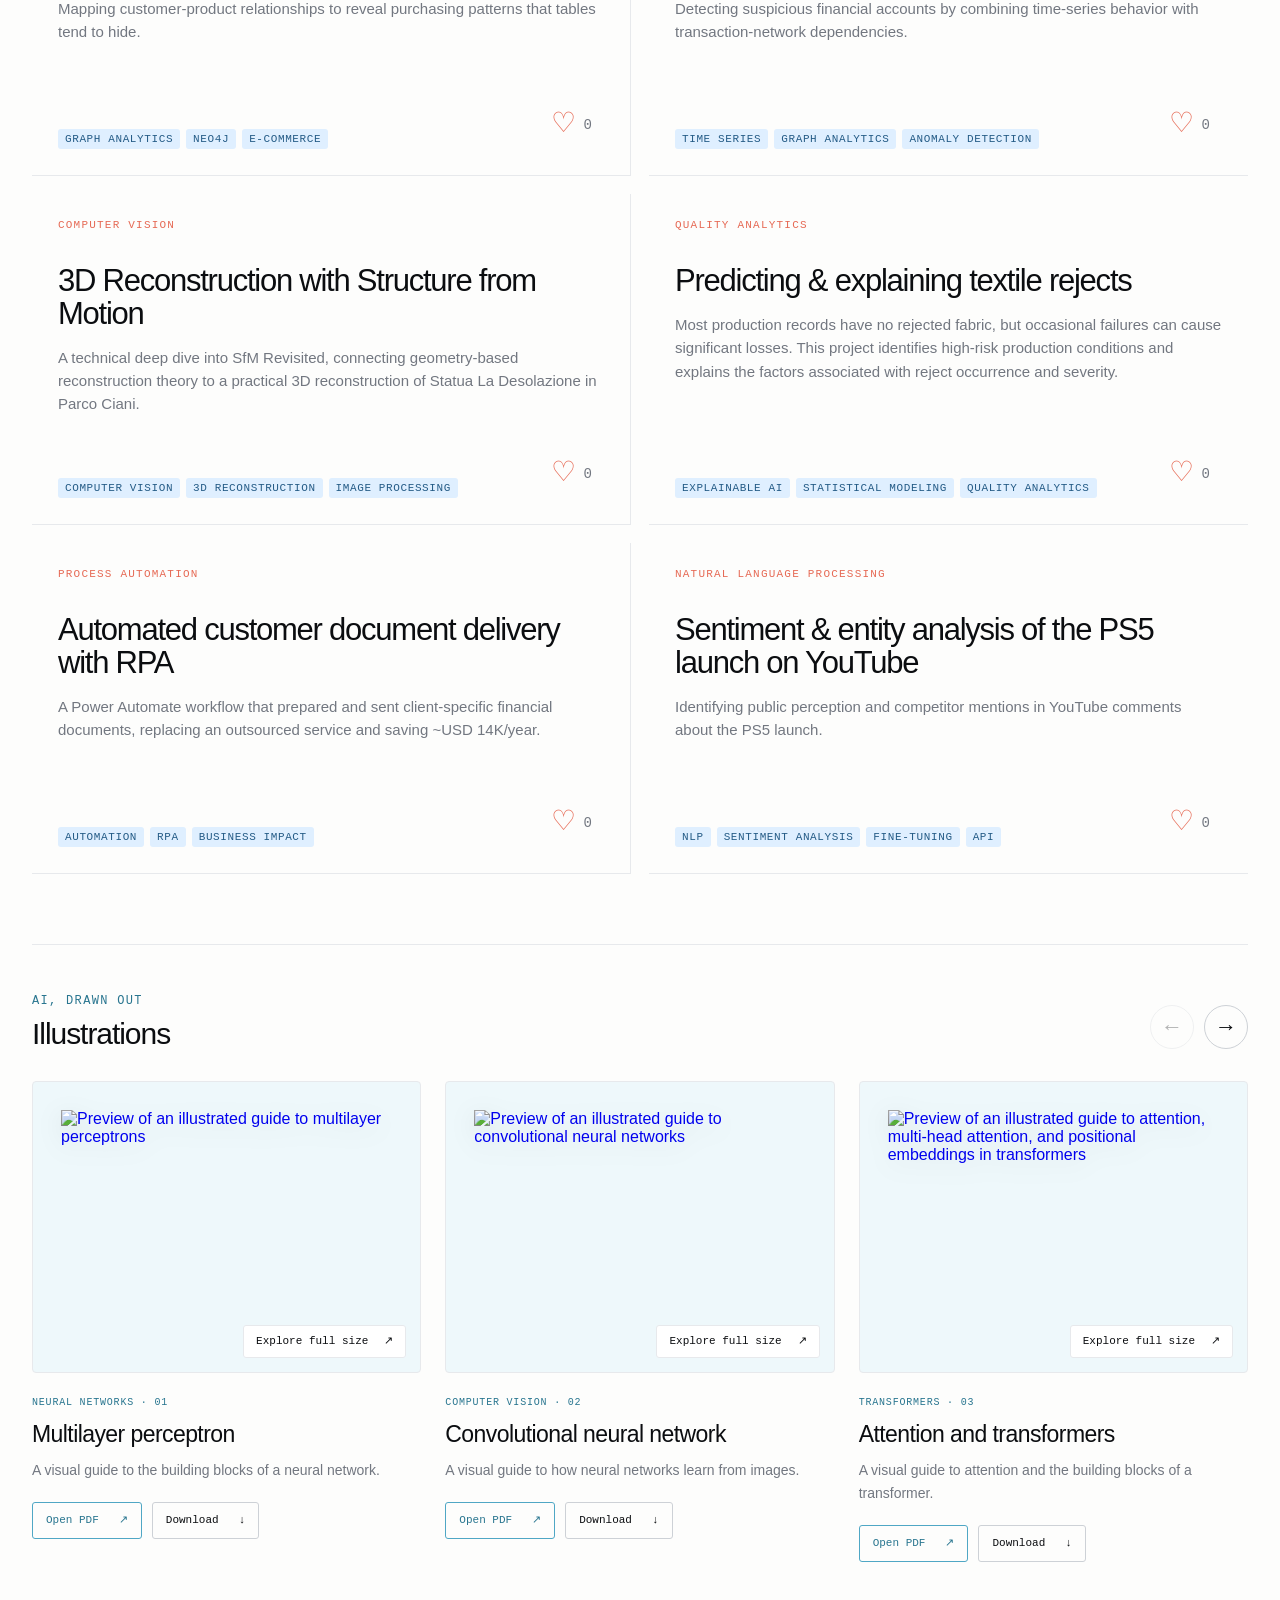
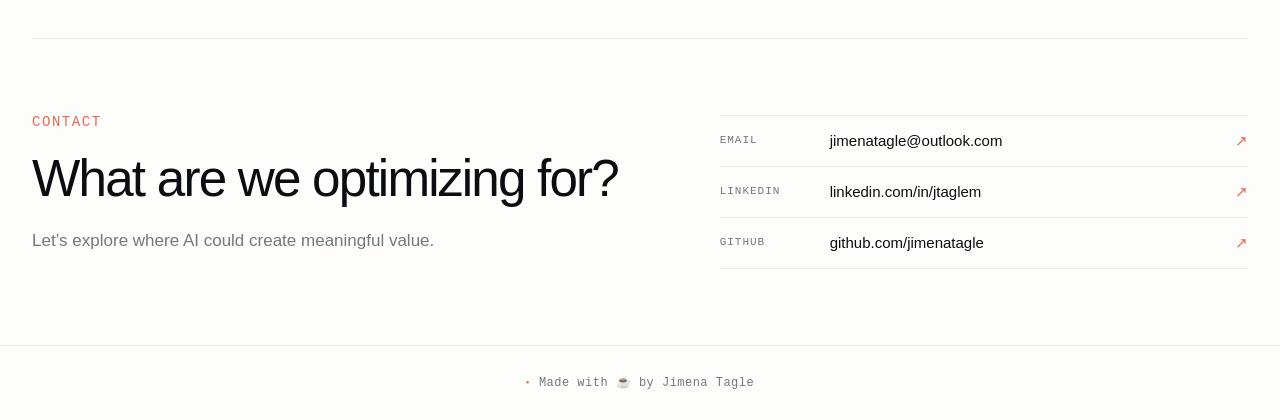
==== commit 1e671b5f: "new project; new illustration" ====
--- a/index.html
+++ b/index.html
@@ -56,7 +56,7 @@
               <button type="button" data-filter-action="all">Select all</button>
               <button type="button" data-filter-action="clear">Clear all</button>
             </div>
-            <div class="filter-options" role="group" aria-label="Filter projects by tag"></div>
+            <div class="filter-options" role="group" aria-label="Filter projects by tags"></div>
           </div>
         </div>
       </div>
@@ -71,7 +71,39 @@
               <span class="project-award"><span aria-hidden="true">🏆</span> Neural Wave 2026 · Overall &amp; AET category winner</span>
               <p class="summary">Reconstructed quarter-hour electricity prices from hourly data using interpolation and interpretable ML corrections, reducing mean absolute error by 54.1% against a flat hourly baseline.</p>
               <div class="meta">
-                <div class="tags" aria-label="Tags"><span class="tag">Applied AI</span><span class="tag">Business Impact</span><span class="tag">Machine Learning</span><span class="tag">Time Series</span><span class="tag">Energy Markets</span><span class="tag">Explainable AI</span></div>
+                <div class="tags" aria-label="Tags"><span class="tag">Time Series</span><span class="tag">Explainable AI</span><span class="tag">Energy Markets</span><span class="tag">Business Impact</span></div>
+                <button class="like" type="button" aria-label="Like this project" aria-pressed="false"><span class="heart" aria-hidden="true">♡</span><span class="count">0</span></button>
+              </div>
+            </div>
+          </div>
+        </article>
+
+        <article class="card" data-likes="0">
+          <button class="card-open" type="button" data-dialog="project-one-dialog" aria-label="Open details for Evolutionary computation for optimizing distribution systems"></button>
+          <div class="card-overview">
+            <div class="card-copy">
+              <span class="project-type">Optimization</span>
+              <h3>Evolutionary computation for optimizing distribution systems</h3>
+              <p class="summary">A genetic algorithm that optimizes distribution layouts to reduce delivery costs under real-world constraints.</p>
+              <div class="meta">
+                <div class="tags" aria-label="Tags"><span class="tag">Optimization</span><span class="tag">Genetic Algorithms</span><span class="tag">Business Impact</span></div>
+                <button class="like" type="button" aria-label="Like this project" aria-pressed="false">
+                  <span class="heart" aria-hidden="true">♡</span><span class="count">0</span>
+                </button>
+              </div>
+            </div>
+          </div>
+        </article>
+
+        <article class="card retail-forecasting-card" data-likes="0">
+          <button class="card-open" type="button" data-dialog="project-retail-dialog" aria-label="Open details for Retail cold-start forecasting with a two-week update"></button>
+          <div class="card-overview">
+            <div class="card-copy">
+              <span class="project-type">Retail forecasting</span>
+              <h3>Retail cold-start forecasting with a two-week update</h3>
+              <p class="summary">How much will a new garment sell over its 12-week lifecycle? How can two weeks of sales improve forecasts and stock allocation?</p>
+              <div class="meta">
+                <div class="tags" aria-label="Tags"><span class="tag">Time Series</span><span class="tag">Forecasting</span><span class="tag">Image Embeddings</span><span class="tag">Retail</span></div>
                 <button class="like" type="button" aria-label="Like this project" aria-pressed="false"><span class="heart" aria-hidden="true">♡</span><span class="count">0</span></button>
               </div>
             </div>
@@ -84,24 +116,21 @@
             <span class="project-type">AI Systems Engineering</span>
             <h3>Improving a Board Game Recommender System with Compound AI</h3>
             <p class="summary">Improved recommendation accuracy from 68% to 92% by combining a low-cost language model with Python checks, structured outputs and targeted error analysis.</p>
-            <div class="meta"><div class="tags" aria-label="Tags"><span class="tag">Applied AI</span><span class="tag">Compound AI</span><span class="tag">LLM Evaluation</span><span class="tag">Python</span><span class="tag">NLP</span></div>
+            <div class="meta"><div class="tags" aria-label="Tags"><span class="tag">NLP</span><span class="tag">Compound AI</span><span class="tag">LLM Evaluation</span></div>
               <button class="like" type="button" aria-label="Like this project" aria-pressed="false"><span class="heart" aria-hidden="true">♡</span><span class="count">0</span></button>
             </div>
           </div></div>
         </article>
 
-
-        <article class="card" data-likes="0">
-          <button class="card-open" type="button" data-dialog="project-one-dialog" aria-label="Open details for Evolutionary computation for optimizing distribution systems"></button>
-          <div class="card-overview">
-            <div class="card-copy">
-              <span class="project-type">Optimization</span>
-              <h3>Evolutionary computation for optimizing distribution systems</h3>
-              <p class="summary">A genetic algorithm that optimizes distribution layouts to reduce delivery costs under real-world constraints.</p>
-              <div class="meta">
-                <div class="tags" aria-label="Tags">
-                  <span class="tag">Applied AI</span><span class="tag">Optimization</span><span class="tag">Genetic Algorithms</span><span class="tag">Business Impact</span>
-                </div>
+        <article class="card secondary" data-likes="0">
+          <button class="card-open" type="button" data-dialog="project-two-dialog" aria-label="Open details for NoSQL Graph analytics for e-commerce behavior"></button>
+          <div class="card-overview">
+            <div class="card-copy">
+              <span class="project-type">Graph data</span>
+              <h3>NoSQL Graph analytics for e-commerce behavior</h3>
+              <p class="summary">Mapping customer-product relationships to reveal purchasing patterns that tables tend to hide.</p>
+              <div class="meta">
+                <div class="tags" aria-label="Tags"><span class="tag">Graph Analytics</span><span class="tag">Neo4j</span><span class="tag">E-commerce</span></div>
                 <button class="like" type="button" aria-label="Like this project" aria-pressed="false">
                   <span class="heart" aria-hidden="true">♡</span><span class="count">0</span>
                 </button>
@@ -110,17 +139,15 @@
           </div>
         </article>
 
-        <article class="card secondary" data-likes="0">
-          <button class="card-open" type="button" data-dialog="project-two-dialog" aria-label="Open details for NoSQL Graph analytics for e-commerce behavior"></button>
-          <div class="card-overview">
-            <div class="card-copy">
-              <span class="project-type">Graph data</span>
-              <h3>NoSQL Graph analytics for e-commerce behavior</h3>
-              <p class="summary">Mapping customer-product relationships to reveal purchasing patterns that tables tend to hide.</p>
-              <div class="meta">
-                <div class="tags" aria-label="Tags">
-                  <span class="tag">Graph Analytics</span><span class="tag">Neo4j</span><span class="tag">Business Analytics</span>
-                </div>
+        <article class="card fraud-card" data-likes="0">
+          <button class="card-open" type="button" data-dialog="project-seven-dialog" aria-label="Open details for Temporal and network analytics for fraud detection"></button>
+          <div class="card-overview">
+            <div class="card-copy">
+              <span class="project-type">Fraud analytics</span>
+              <h3>Temporal &amp; network analytics for fraud detection</h3>
+              <p class="summary">Detecting suspicious financial accounts by combining time-series behavior with transaction-network dependencies.</p>
+              <div class="meta">
+                <div class="tags" aria-label="Tags"><span class="tag">Time Series</span><span class="tag">Graph Analytics</span><span class="tag">Anomaly Detection</span></div>
                 <button class="like" type="button" aria-label="Like this project" aria-pressed="false">
                   <span class="heart" aria-hidden="true">♡</span><span class="count">0</span>
                 </button>
@@ -129,17 +156,15 @@
           </div>
         </article>
 
-        <article class="card fraud-card" data-likes="0">
-          <button class="card-open" type="button" data-dialog="project-seven-dialog" aria-label="Open details for Temporal and network analytics for fraud detection"></button>
-          <div class="card-overview">
-            <div class="card-copy">
-              <span class="project-type">Fraud analytics</span>
-              <h3>Temporal &amp; network analytics for fraud detection</h3>
-              <p class="summary">Detecting suspicious financial accounts by combining time-series behavior with transaction-network dependencies.</p>
-              <div class="meta">
-                <div class="tags" aria-label="Tags">
-                  <span class="tag">Machine Learning</span><span class="tag">Graph Analytics</span><span class="tag">Anomaly Detection</span><span class="tag">Time Series</span>
-                </div>
+        <article class="card vision-card" data-likes="0">
+          <button class="card-open" type="button" data-dialog="project-three-dialog" aria-label="Open details for 3D Reconstruction with Structure from Motion"></button>
+          <div class="card-overview">
+            <div class="card-copy">
+              <span class="project-type">Computer vision</span>
+              <h3>3D Reconstruction with Structure from Motion</h3>
+              <p class="summary">A technical deep dive into SfM Revisited, connecting geometry-based reconstruction theory to a practical 3D reconstruction of Statua La Desolazione in Parco Ciani.</p>
+              <div class="meta">
+                <div class="tags" aria-label="Tags"><span class="tag">Computer Vision</span><span class="tag">3D Reconstruction</span><span class="tag">Image Processing</span></div>
                 <button class="like" type="button" aria-label="Like this project" aria-pressed="false">
                   <span class="heart" aria-hidden="true">♡</span><span class="count">0</span>
                 </button>
@@ -148,17 +173,15 @@
           </div>
         </article>
 
-        <article class="card vision-card" data-likes="0">
-          <button class="card-open" type="button" data-dialog="project-three-dialog" aria-label="Open details for 3D Reconstruction with Structure from Motion"></button>
-          <div class="card-overview">
-            <div class="card-copy">
-              <span class="project-type">Computer vision</span>
-              <h3>3D Reconstruction with Structure from Motion</h3>
-              <p class="summary">A technical deep dive into SfM Revisited, connecting geometry-based reconstruction theory to a practical 3D reconstruction of Statua La Desolazione in Parco Ciani.</p>
-              <div class="meta">
-                <div class="tags" aria-label="Tags">
-                  <span class="tag">Computer Vision</span><span class="tag">3D Reconstruction</span><span class="tag">Image Processing</span>
-                </div>
+        <article class="card textile-card" data-likes="0">
+          <button class="card-open" type="button" data-dialog="project-four-dialog" aria-label="Open details for Predicting and explaining textile rejects"></button>
+          <div class="card-overview">
+            <div class="card-copy">
+              <span class="project-type">Quality analytics</span>
+              <h3>Predicting &amp; explaining textile rejects</h3>
+              <p class="summary">Most production records have no rejected fabric, but occasional failures can cause significant losses. This project identifies high-risk production conditions and explains the factors associated with reject occurrence and severity.</p>
+              <div class="meta">
+                <div class="tags" aria-label="Tags"><span class="tag">Explainable AI</span><span class="tag">Statistical Modeling</span><span class="tag">Quality Analytics</span></div>
                 <button class="like" type="button" aria-label="Like this project" aria-pressed="false">
                   <span class="heart" aria-hidden="true">♡</span><span class="count">0</span>
                 </button>
@@ -167,17 +190,15 @@
           </div>
         </article>
 
-        <article class="card textile-card" data-likes="0">
-          <button class="card-open" type="button" data-dialog="project-four-dialog" aria-label="Open details for Predicting and explaining textile rejects"></button>
-          <div class="card-overview">
-            <div class="card-copy">
-              <span class="project-type">Quality analytics</span>
-              <h3>Predicting &amp; explaining textile rejects</h3>
-              <p class="summary">Most production records have no rejected fabric, but occasional failures can cause significant losses. This project identifies high-risk production conditions and explains the factors associated with reject occurrence and severity.</p>
-              <div class="meta">
-                <div class="tags" aria-label="Tags">
-                  <span class="tag">Machine Learning</span><span class="tag">Statistical Modeling</span><span class="tag">Quality Analytics</span><span class="tag">Business Impact</span>
-                </div>
+        <article class="card rpa-card" data-likes="0">
+          <button class="card-open" type="button" data-dialog="project-five-dialog" aria-label="Open details for Automated customer document delivery with RPA"></button>
+          <div class="card-overview">
+            <div class="card-copy">
+              <span class="project-type">Process automation</span>
+              <h3>Automated customer document delivery with RPA</h3>
+              <p class="summary">A Power Automate workflow that prepared and sent client-specific financial documents, replacing an outsourced service and saving ~USD 14K/year.</p>
+              <div class="meta">
+                <div class="tags" aria-label="Tags"><span class="tag">Automation</span><span class="tag">RPA</span><span class="tag">Business Impact</span></div>
                 <button class="like" type="button" aria-label="Like this project" aria-pressed="false">
                   <span class="heart" aria-hidden="true">♡</span><span class="count">0</span>
                 </button>
@@ -186,17 +207,15 @@
           </div>
         </article>
 
-        <article class="card rpa-card" data-likes="0">
-          <button class="card-open" type="button" data-dialog="project-five-dialog" aria-label="Open details for Automated customer document delivery with RPA"></button>
-          <div class="card-overview">
-            <div class="card-copy">
-              <span class="project-type">Process automation</span>
-              <h3>Automated customer document delivery with RPA</h3>
-              <p class="summary">A Power Automate workflow that prepared and sent client-specific financial documents, replacing an outsourced service and saving ~USD 14K/year.</p>
-              <div class="meta">
-                <div class="tags" aria-label="Tags">
-                  <span class="tag">Automation</span><span class="tag">Process Improvement</span><span class="tag">Business Impact</span>
-                </div>
+        <article class="card nlp-card" data-likes="0">
+          <button class="card-open" type="button" data-dialog="project-six-dialog" aria-label="Open details for Sentiment and entity analysis of the PS5 launch on YouTube"></button>
+          <div class="card-overview">
+            <div class="card-copy">
+              <span class="project-type">Natural language processing</span>
+              <h3>Sentiment &amp; entity analysis of the PS5 launch on YouTube</h3>
+              <p class="summary">Identifying public perception and competitor mentions in YouTube comments about the PS5 launch.</p>
+              <div class="meta">
+                <div class="tags" aria-label="Tags"><span class="tag">NLP</span><span class="tag">Sentiment Analysis</span><span class="tag">Fine-tuning</span><span class="tag">API</span></div>
                 <button class="like" type="button" aria-label="Like this project" aria-pressed="false">
                   <span class="heart" aria-hidden="true">♡</span><span class="count">0</span>
                 </button>
@@ -204,27 +223,8 @@
             </div>
           </div>
         </article>
-
-        <article class="card nlp-card" data-likes="0">
-          <button class="card-open" type="button" data-dialog="project-six-dialog" aria-label="Open details for Sentiment and entity analysis of the PS5 launch on YouTube"></button>
-          <div class="card-overview">
-            <div class="card-copy">
-              <span class="project-type">Natural language processing</span>
-              <h3>Sentiment &amp; entity analysis of the PS5 launch on YouTube</h3>
-              <p class="summary">Identifying public perception and competitor mentions in YouTube comments about the PS5 launch.</p>
-              <div class="meta">
-                <div class="tags" aria-label="Tags">
-                  <span class="tag">Applied AI</span><span class="tag">NLP</span><span class="tag">Fine-tuning</span><span class="tag">API</span>
-                </div>
-                <button class="like" type="button" aria-label="Like this project" aria-pressed="false">
-                  <span class="heart" aria-hidden="true">♡</span><span class="count">0</span>
-                </button>
-              </div>
-            </div>
-          </div>
-        </article>
-      </div>
-      <p class="sr-only" id="project-count" aria-live="polite">9 projects shown</p>
+      </div>
+      <p class="sr-only" id="project-count" aria-live="polite">10 projects shown</p>
     </section>
 
     <section class="illustrations shell" id="illustrations" aria-labelledby="illustrations-title">
@@ -233,8 +233,13 @@
           <p class="eyebrow">AI, drawn out</p>
           <h2 id="illustrations-title">Illustrations</h2>
         </div>
-      </div>
-      <div class="illustration-grid">
+        <div class="illustration-navigation" role="group" aria-label="Illustration navigation">
+          <button class="illustration-nav" type="button" data-illustration-direction="previous" aria-label="Show previous illustration" aria-controls="illustration-track" disabled><span aria-hidden="true">←</span></button>
+          <button class="illustration-nav" type="button" data-illustration-direction="next" aria-label="Show next illustration" aria-controls="illustration-track"><span aria-hidden="true">→</span></button>
+        </div>
+      </div>
+      <p class="sr-only" id="illustration-status" aria-live="polite" aria-atomic="true"></p>
+      <div class="illustration-grid" id="illustration-track" tabindex="0" role="region" aria-label="Illustrations; use left and right arrow keys to browse">
         <article class="illustration-card" aria-labelledby="mlp-title">
           <a class="illustration-preview" href="/illustrations/MLP.pdf" target="_blank" rel="noopener" aria-label="Open Multilayer perceptron illustration as a full-size PDF in a new tab">
             <img src="/illustrations/MLP-preview.webp" width="1799" height="1272" loading="lazy" alt="Preview of an illustrated guide to multilayer perceptrons">
@@ -280,6 +285,21 @@
             </div>
           </div>
         </article>
+        <article class="illustration-card" aria-labelledby="forecasting-title">
+          <a class="illustration-preview" href="/illustrations/Forecasting.pdf" target="_blank" rel="noopener" aria-label="Open Forecasting methods at a glance illustration as a full-size PDF in a new tab">
+            <img src="/illustrations/Forecasting-preview.webp" width="1800" height="1273" loading="lazy" alt="Preview comparing statistical forecasting methods SES, ETS, ARIMA and Croston with neural models N-BEATS, N-HiTS and DeepAR">
+            <span class="illustration-preview-label">Explore full size <span aria-hidden="true">↗</span></span>
+          </a>
+          <div class="illustration-details">
+            <p class="illustration-category">Time series · 04</p>
+            <h3 id="forecasting-title">Forecasting methods at a glance</h3>
+            <p class="illustration-description">A visual guide to statistical and neural forecasting methods.</p>
+            <div class="illustration-actions">
+              <a href="/illustrations/Forecasting.pdf" target="_blank" rel="noopener" aria-label="Open Forecasting methods PDF in a new tab">Open PDF <span aria-hidden="true">↗</span></a>
+              <a href="/illustrations/Forecasting.pdf" download="Jimena-Tagle-Forecasting.pdf" aria-label="Download Forecasting methods PDF">Download <span aria-hidden="true">↓</span></a>
+            </div>
+          </div>
+        </article>
       </div>
     </section>
 
@@ -291,7 +311,7 @@
             <h3 id="project-nine-title">Reconstructing electricity prices with explainable ML</h3>
             <span class="project-award"><span aria-hidden="true">🏆</span> Neural Wave 2026 · Overall &amp; AET category winner</span>
             <p class="dialog-summary">Reconstructed quarter-hour electricity prices from hourly data using interpolation and interpretable ML corrections, reducing mean absolute error by 54.1% against a flat hourly baseline.</p>
-            <div class="tags dialog-tags" aria-label="Tags"><span class="tag">Applied AI</span><span class="tag">Business Impact</span><span class="tag">Machine Learning</span><span class="tag">Time Series</span><span class="tag">Energy Markets</span><span class="tag">Explainable AI</span></div>
+            <div class="tags dialog-tags" aria-label="Tags"><span class="tag">Time Series</span><span class="tag">Explainable AI</span><span class="tag">Energy Markets</span><span class="tag">Business Impact</span></div>
           </div>
           <button class="dialog-close" type="button" aria-label="Close project details">×</button>
         </div>
@@ -327,13 +347,84 @@
       </div>
     </dialog>
 
+    <dialog class="project-dialog retail-forecasting-dialog" id="project-retail-dialog" aria-labelledby="project-retail-title">
+      <div class="dialog-inner">
+        <div class="dialog-top">
+          <div>
+            <span class="project-type">Retail forecasting</span>
+            <h3 id="project-retail-title">Retail cold-start forecasting with a two-week update</h3>
+            <p class="dialog-summary">How much will a new garment sell over its 12-week lifecycle? How can two weeks of sales improve forecasts and stock allocation?</p>
+            <div class="tags dialog-tags" aria-label="Tags"><span class="tag">Time Series</span><span class="tag">Forecasting</span><span class="tag">Image Embeddings</span><span class="tag">Retail</span></div>
+          </div>
+          <button class="dialog-close" type="button" aria-label="Close project details">×</button>
+        </div>
+        <div class="detail-grid forecast-details">
+          <div class="forecast-column">
+            <section class="detail-block">
+            <h4 id="forecast-launch-title">I. Forecasting at launch</h4>
+            <p>I compared models and feature sets to understand what additional complexity and information contributed. In the lifecycle-total comparison, the selected baseline already achieved <strong>lower mean absolute error (MAE)</strong> than the adapted published benchmarks (see image 1).</p>
+            <p>The main lifecycle-total models used LightGBM with launch attributes such as category, fabric and store, progressively adding rollout and other-store sales information. At launch, LightGBM produced <strong>narrower prediction ranges while maintaining similar coverage</strong> (see image 2).</p>
+            </section>
+            <section class="detail-block">
+            <h4 id="forecast-update-title">II. Updating after two weeks</h4>
+            <p>Once two weeks of sales became available, I incorporated the garment’s local sales and other-store sales information. The baseline also grouped historical examples by early-sales band. <strong>Every model achieved a lower MAE after this information was incorporated</strong> (see image 3).</p>
+            </section>
+          </div>
+          <div class="forecast-column">
+            <section class="detail-block">
+            <h4 id="forecast-allocation-title">III. Simulating stock allocation</h4>
+            <p>Each model received the same stock budget within each scenario. Units were allocated progressively to the garment–store pair with the highest predicted chance of needing another unit.</p>
+            <p>LightGBM C reduced <strong>simulated shortfall by 5.1% at launch and 11.9% after two weeks</strong>, compared with the corresponding baseline (see image 4). Shortfall means recorded sales left uncovered by the simulated allocation.</p>
+            </section>
+            <section class="detail-block" aria-labelledby="forecast-experiments-title">
+            <h4 id="forecast-experiments-title">Other experiments and lessons</h4>
+            <ul>
+            <li><strong>Fashion-image embeddings:</strong> tested as additional features and for grouping; results were mixed across seasons.</li>
+            <li><strong>Weekly sales patterns:</strong> tested similar-product groups, lifecycle templates and shape × volume × timing models.</li>
+            <li><strong>Signed hurdle models:</strong> separated negative, zero and positive sales before modeling positive sales magnitude. Competitive for weekly forecasting, but did not improve lifecycle-total forecasts.</li>
+            <li><strong>Neural and zero-shot models:</strong> N-BEATS, N-HiTS, DeepAR, Chronos and TimesFM; didn't beat the volume-band baseline.</li>
+            <li><strong>Statistical methods:</strong> ARIMA and ETS, but two local observations were insufficient to fit them reliably.</li>
+            </ul>
+            </section>
+          </div>
+        </div>
+        <div class="image-carousel forecast-gallery" data-carousel data-count-label="Image" role="region" aria-label="Retail forecasting results gallery">
+          <figure class="carousel-slide is-active">
+            <img src="/src/assets/retail-forecasting/launch-mae-comparison.png" width="1752" height="897" loading="lazy" alt="MAE for 12-week lifecycle totals on AW19: the grouped historical median baseline scores 5.097, compared with 4.879 for LightGBM A and 5.280–7.844 for the adapted benchmarks. Lower is better.">
+
+          </figure>
+          <figure class="carousel-slide">
+            <img src="/src/assets/retail-forecasting/launch-uncertainty.png" width="1306" height="621" loading="lazy" alt="An illustrative garment–store forecast at launch: the baseline has a 90% prediction range of 5–27 units, versus 4–24 for LightGBM A. Actual weeks 3–12 sales were 13 units.">
+
+          </figure>
+          <figure class="carousel-slide">
+            <img src="/src/assets/retail-forecasting/two-week-forecast-comparison.png" width="2868" height="1157" loading="lazy" alt="Launch-time and two-week forecasts for the same weeks 3–12 sales total. LightGBM C MAE falls from 4.20 to 3.72, WAPE from 40.0% to 35.5%, and bias moves from −1.49 to −0.55 units.">
+
+          </figure>
+          <figure class="carousel-slide">
+            <img src="/src/assets/retail-forecasting/simulated-shortfall.png" width="1790" height="683" loading="lazy" alt="Simulated shortfall on AW19. LightGBM C leaves 43,575 units uncovered at launch versus 45,925 for the baseline, and 40,916 after two weeks versus 46,427 for the updated baseline.">
+
+          </figure>
+          <div class="forecast-gallery-controls">
+            <button class="carousel-arrow carousel-prev" type="button" aria-label="Show previous forecasting chart">‹</button>
+            <span class="carousel-count" aria-live="polite">Image 1 / 4</span>
+            <button class="carousel-arrow carousel-next" type="button" aria-label="Show next forecasting chart">›</button>
+          </div>
+        </div>
+        <div class="detail-block forecast-source">
+          <h4>Source</h4>
+          <p>Explore the analysis and project code on <a class="project-source" href="https://github.com/jimenatagle/retail-forecasting" target="_blank" rel="noreferrer">GitHub ↗</a></p>
+        </div>
+      </div>
+    </dialog>
+
     <dialog class="project-dialog compound-dialog" id="project-eight-dialog" aria-labelledby="project-eight-title">
       <div class="dialog-inner">
         <div class="dialog-top"><div>
           <span class="project-type">AI Systems Engineering</span>
           <h3 id="project-eight-title">Improving a Board Game Recommender System with Compound AI</h3>
           <p class="dialog-summary">Improved recommendation accuracy from 68% to 92% by combining a low-cost language model with Python checks, structured outputs and targeted error analysis.</p>
-          <div class="tags dialog-tags" aria-label="Tags"><span class="tag">Applied AI</span><span class="tag">Compound AI</span><span class="tag">LLM Evaluation</span><span class="tag">Python</span><span class="tag">NLP</span></div>
+          <div class="tags dialog-tags" aria-label="Tags"><span class="tag">NLP</span><span class="tag">Compound AI</span><span class="tag">LLM Evaluation</span></div>
         </div><button class="dialog-close" type="button" aria-label="Close project details">×</button></div>
         <figure class="compound-visual">
           <div class="architecture-scroll" tabindex="0" role="region" aria-label="System architecture comparison; scroll horizontally on smaller screens">
@@ -359,7 +450,7 @@
             <span class="project-type">Optimization</span>
             <h3 id="project-one-title">Evolutionary computation for optimizing distribution systems</h3>
             <p class="dialog-summary">A genetic algorithm that optimizes distribution layouts to reduce delivery costs under real-world constraints.</p>
-            <div class="tags dialog-tags" aria-label="Tags"><span class="tag">Applied AI</span><span class="tag">Optimization</span><span class="tag">Genetic Algorithms</span><span class="tag">Business Impact</span></div>
+            <div class="tags dialog-tags" aria-label="Tags"><span class="tag">Optimization</span><span class="tag">Genetic Algorithms</span><span class="tag">Business Impact</span></div>
           </div>
           <button class="dialog-close" type="button" aria-label="Close project details">×</button>
         </div>
@@ -385,7 +476,7 @@
             <span class="project-type">Graph data</span>
             <h3 id="project-two-title">NoSQL Graph analytics for e-commerce behavior</h3>
             <p class="dialog-summary">Mapping customer-product relationships to reveal purchasing patterns that tables tend to hide.</p>
-            <div class="tags dialog-tags" aria-label="Tags"><span class="tag">Graph Analytics</span><span class="tag">Neo4j</span><span class="tag">Business Analytics</span></div>
+            <div class="tags dialog-tags" aria-label="Tags"><span class="tag">Graph Analytics</span><span class="tag">Neo4j</span><span class="tag">E-commerce</span></div>
           </div>
           <button class="dialog-close" type="button" aria-label="Close project details">×</button>
         </div>
@@ -439,7 +530,7 @@
             <span class="project-type">Quality analytics</span>
             <h3 id="project-four-title">Predicting &amp; explaining textile rejects</h3>
             <p class="dialog-summary">Most production records have no rejected fabric, but occasional failures can cause significant losses. This project identifies high-risk production conditions and explains the factors associated with reject occurrence and severity.</p>
-            <div class="tags dialog-tags" aria-label="Tags"><span class="tag">Machine Learning</span><span class="tag">Statistical Modeling</span><span class="tag">Quality Analytics</span><span class="tag">Business Impact</span></div>
+            <div class="tags dialog-tags" aria-label="Tags"><span class="tag">Explainable AI</span><span class="tag">Statistical Modeling</span><span class="tag">Quality Analytics</span></div>
           </div>
           <button class="dialog-close" type="button" aria-label="Close project details">×</button>
         </div>
@@ -484,7 +575,7 @@
             <span class="project-type">Process automation</span>
             <h3 id="project-five-title">Automated customer document delivery with RPA</h3>
             <p class="dialog-summary">A Power Automate workflow that prepared and sent client-specific financial documents, replacing an outsourced service and saving ~USD 14K/year.</p>
-            <div class="tags dialog-tags" aria-label="Tags"><span class="tag">Automation</span><span class="tag">Process Improvement</span><span class="tag">Business Impact</span></div>
+            <div class="tags dialog-tags" aria-label="Tags"><span class="tag">Automation</span><span class="tag">RPA</span><span class="tag">Business Impact</span></div>
           </div>
           <button class="dialog-close" type="button" aria-label="Close project details">×</button>
         </div>
@@ -508,7 +599,7 @@
           <div>
             <span class="project-type">Natural language processing</span>
             <h3 id="project-six-title">Sentiment &amp; entity analysis of the PS5 launch on YouTube</h3>
-            <div class="tags dialog-tags" aria-label="Tags"><span class="tag">Applied AI</span><span class="tag">NLP</span><span class="tag">Fine-tuning</span><span class="tag">API</span></div>
+            <div class="tags dialog-tags" aria-label="Tags"><span class="tag">NLP</span><span class="tag">Sentiment Analysis</span><span class="tag">Fine-tuning</span><span class="tag">API</span></div>
           </div>
           <button class="dialog-close" type="button" aria-label="Close project details">×</button>
         </div>
@@ -533,7 +624,7 @@
             <span class="project-type">Fraud analytics</span>
             <h3 id="project-seven-title">Temporal &amp; network analytics for fraud detection</h3>
             <p class="dialog-summary">Detecting suspicious financial accounts by combining time-series behavior with transaction-network dependencies.</p>
-            <div class="tags dialog-tags" aria-label="Tags"><span class="tag">Machine Learning</span><span class="tag">Graph Analytics</span><span class="tag">Anomaly Detection</span><span class="tag">Time Series</span></div>
+            <div class="tags dialog-tags" aria-label="Tags"><span class="tag">Time Series</span><span class="tag">Graph Analytics</span><span class="tag">Anomaly Detection</span></div>
           </div>
           <button class="dialog-close" type="button" aria-label="Close project details">×</button>
         </div>
--- a/src/styles.css
+++ b/src/styles.css
@@ -326,7 +326,8 @@
   display: flex;
   justify-content: space-between;
   gap: 18px;
-  padding-bottom: 12px;
+  margin-bottom: 8px;
+  padding-bottom: 10px;
   border-bottom: 1px solid var(--line);
 }
 .filter-actions button {
@@ -341,9 +342,8 @@
 .filter-options {
   display: grid;
   grid-template-columns: repeat(2, minmax(0, 1fr));
-  gap: 4px 16px;
+  gap: 2px 16px;
   max-height: min(420px, 55vh);
-  padding-top: 12px;
   overflow-y: auto;
 }
 .filter-option {
@@ -352,11 +352,10 @@
   grid-template-columns: 16px 9px 1fr;
   align-items: center;
   gap: 8px;
-  padding: 7px 0;
+  padding: 5px 0;
   color: var(--ink);
   font-size: 12px;
   line-height: 1.25;
-  text-transform: capitalize;
   cursor: pointer;
 }
 .filter-option input { width: 15px; height: 15px; margin: 0; accent-color: var(--blue-ink); }
@@ -458,46 +457,21 @@
   text-transform: uppercase;
   letter-spacing: .055em;
 }
-.tag[data-tone="applied-ai"] { color: #5B3FA3; background: #EDE7FF; }
-.tag[data-tone="optimization"] { color: #2F6B44; background: #E3F4E8; }
-.tag[data-tone="vision"] { color: #2E6F88; background: #E2F1F8; }
-.tag[data-tone="machine-learning"] { color: #65428A; background: #EFE7FA; }
-.tag[data-tone="statistical"] { color: #5D6B2F; background: #EEF3D8; }
-.tag[data-tone="graph"] { color: #2F6F63; background: #DDF0EC; }
-.tag[data-tone="anomaly"] { color: #8A5632; background: #F8E8DA; }
-.tag[data-tone="time-series"] { color: #3F6B4B; background: #E7F1E9; }
-.tag[data-tone="automation"] { color: #3E668C; background: #E3EEF8; }
-.tag[data-tone="business-impact"] { color: #9A4A43; background: #F8E1DF; }
-.tag[data-tone="business-analytics"] { color: #7A5A35; background: #F2EBDD; }
-.tag[data-tone="nlp"] { color: #8A416B; background: #F8E1EF; }
-.tag[data-tone="api"] { color: #555555; background: #ECECEC; }
-.filter-swatch[data-tone="applied-ai"] { color: #5B3FA3; background: #EDE7FF; }
-.filter-swatch[data-tone="optimization"] { color: #2F6B44; background: #E3F4E8; }
-.filter-swatch[data-tone="vision"] { color: #2E6F88; background: #E2F1F8; }
-.filter-swatch[data-tone="machine-learning"] { color: #65428A; background: #EFE7FA; }
-.filter-swatch[data-tone="graph"] { color: #2F6F63; background: #DDF0EC; }
-.filter-swatch[data-tone="automation"] { color: #3E668C; background: #E3EEF8; }
-.filter-swatch[data-tone="business-impact"] { color: #9A4A43; background: #F8E1DF; }
-html[data-theme="dark"] .tag[data-tone="applied-ai"] { color: #E5DAFF; background: #382C58; }
-html[data-theme="dark"] .tag[data-tone="optimization"] { color: #D5EFDC; background: #233D2C; }
-html[data-theme="dark"] .tag[data-tone="vision"] { color: #D2EFF9; background: #203B46; }
-html[data-theme="dark"] .tag[data-tone="machine-learning"] { color: #E9DAF8; background: #392C49; }
-html[data-theme="dark"] .tag[data-tone="statistical"] { color: #E5EDC2; background: #373D25; }
-html[data-theme="dark"] .tag[data-tone="graph"] { color: #D0EEE8; background: #203D38; }
-html[data-theme="dark"] .tag[data-tone="anomaly"] { color: #F5DCC8; background: #473225; }
-html[data-theme="dark"] .tag[data-tone="time-series"] { color: #D5EBDD; background: #293C2E; }
-html[data-theme="dark"] .tag[data-tone="automation"] { color: #D5E8F8; background: #26394B; }
-html[data-theme="dark"] .tag[data-tone="business-impact"] { color: #F7D8D4; background: #492A29; }
-html[data-theme="dark"] .tag[data-tone="business-analytics"] { color: #F0E2C9; background: #403629; }
-html[data-theme="dark"] .tag[data-tone="nlp"] { color: #F5D5E8; background: #482A3B; }
-html[data-theme="dark"] .tag[data-tone="api"] { color: #E4E4E4; background: #353535; }
-html[data-theme="dark"] .filter-swatch[data-tone="applied-ai"] { background: #382C58; }
-html[data-theme="dark"] .filter-swatch[data-tone="optimization"] { background: #233D2C; }
-html[data-theme="dark"] .filter-swatch[data-tone="vision"] { background: #203B46; }
-html[data-theme="dark"] .filter-swatch[data-tone="machine-learning"] { background: #392C49; }
-html[data-theme="dark"] .filter-swatch[data-tone="graph"] { background: #203D38; }
-html[data-theme="dark"] .filter-swatch[data-tone="automation"] { background: #26394B; }
-html[data-theme="dark"] .filter-swatch[data-tone="business-impact"] { background: #492A29; }
+/* Tags and their filter swatches share a single palette in each theme. */
+:is(.tag, .filter-swatch)[data-tone="time-series"] { color: #2D6A42; background: #E2F2E5; }
+:is(.tag, .filter-swatch)[data-tone="explainable-ai"] { color: #65439B; background: #EEE7FA; }
+:is(.tag, .filter-swatch)[data-tone="optimization"] { color: #865210; background: #FFF0D5; }
+:is(.tag, .filter-swatch)[data-tone="vision"] { color: #116B82; background: #DFF3F8; }
+:is(.tag, .filter-swatch)[data-tone="nlp"] { color: #923C6C; background: #F8E3EE; }
+:is(.tag, .filter-swatch)[data-tone="graph"] { color: #315BB0; background: #E7EEFC; }
+:is(.tag, .filter-swatch)[data-tone="neutral"] { color: #555D68; background: #ECEEF1; }
+html[data-theme="dark"] :is(.tag, .filter-swatch)[data-tone="time-series"] { color: #CEEBD4; background: #263E2D; }
+html[data-theme="dark"] :is(.tag, .filter-swatch)[data-tone="explainable-ai"] { color: #E5D7FF; background: #382C50; }
+html[data-theme="dark"] :is(.tag, .filter-swatch)[data-tone="optimization"] { color: #F5D59B; background: #49371E; }
+html[data-theme="dark"] :is(.tag, .filter-swatch)[data-tone="vision"] { color: #BDEAF5; background: #203D46; }
+html[data-theme="dark"] :is(.tag, .filter-swatch)[data-tone="nlp"] { color: #F6D0E3; background: #48283A; }
+html[data-theme="dark"] :is(.tag, .filter-swatch)[data-tone="graph"] { color: #CBDCFF; background: #253551; }
+html[data-theme="dark"] :is(.tag, .filter-swatch)[data-tone="neutral"] { color: #D6DAE1; background: #30343B; }
 
 .like {
   position: relative;
@@ -659,6 +633,28 @@
 .textile-details { padding-top: 30px; }
 .project-source { color: var(--blue-ink); text-underline-offset: 3px; }
 .project-source:hover { color: var(--coral); }
+.forecast-column { display: flex; flex-direction: column; gap: 28px; min-width: 0; }
+.forecast-details .detail-block p + p { margin-top: 12px; }
+.forecast-gallery { width: min(100%, 720px); margin: 30px auto 0; }
+.forecast-gallery .carousel-slide img {
+  height: auto;
+  aspect-ratio: 2 / 1;
+  max-height: 360px;
+  object-fit: contain;
+  background: #fff;
+  border-radius: 6px;
+}
+.forecast-gallery-controls {
+  display: flex;
+  align-items: center;
+  justify-content: center;
+  gap: 20px;
+  margin-top: 16px;
+}
+.forecast-gallery .carousel-arrow,
+.forecast-gallery .carousel-count { position: static; }
+.forecast-gallery .carousel-count { padding: 0; background: transparent; }
+.forecast-source { margin-top: 30px; }
 .rpa-workflow {
   margin: 0;
   padding: 30px 0;
@@ -944,8 +940,8 @@
 #about, #projects, #illustrations, #contact { scroll-margin-top: 96px; }
 .illustrations { padding: 50px 0 76px; border-top: 1px solid var(--line); }
 .illustrations-head {
-  display: grid;
-  grid-template-columns: 1fr 1fr;
+  display: flex;
+  justify-content: space-between;
   gap: 32px;
   align-items: end;
   margin-bottom: 32px;
@@ -958,8 +954,37 @@
   font-size: 15px;
   line-height: 1.7;
 }
-.illustration-grid { display: grid; grid-template-columns: repeat(3, minmax(0, 1fr)); gap: 24px; }
-.illustration-card { min-width: 0; }
+.illustration-navigation { display: flex; gap: 10px; flex-shrink: 0; }
+.illustration-nav {
+  display: grid;
+  place-items: center;
+  width: 44px;
+  height: 44px;
+  padding: 0;
+  border: 1px solid var(--line-strong);
+  border-radius: 50%;
+  color: var(--ink);
+  background: transparent;
+  font: 22px/1 var(--sans);
+  cursor: pointer;
+}
+.illustration-nav:hover:not(:disabled) { color: var(--blue-ink); border-color: var(--blue-ink); background: var(--blue-whisper); }
+.illustration-nav:disabled { opacity: .3; cursor: default; }
+.illustration-grid {
+  display: grid;
+  grid-auto-flow: column;
+  grid-auto-columns: calc((100% - 48px) / 3);
+  gap: 24px;
+  overflow-x: auto;
+  overscroll-behavior-inline: contain;
+  scroll-snap-type: x mandatory;
+  scroll-padding-inline: 4px;
+  scrollbar-width: none;
+  padding: 4px;
+  margin: -4px;
+}
+.illustration-grid::-webkit-scrollbar { display: none; }
+.illustration-card { min-width: 0; scroll-snap-align: start; }
 .illustration-preview {
   position: relative;
   display: flex;
@@ -1021,11 +1046,11 @@
   nav.shell > span { display: none; }
   .navlinks { display: flex; gap: clamp(10px, 3vw, 24px); }
   .navlinks a { font-size: 10px; letter-spacing: .03em; }
-  .illustrations-head { grid-template-columns: 1fr; gap: 20px; }
-  .illustration-grid { grid-template-columns: repeat(2, minmax(0, 1fr)); gap: 28px; }
+  .illustrations-head { gap: 20px; }
+  .illustration-grid { grid-auto-columns: calc((100% - 28px) / 2); gap: 28px; }
   .illustration-preview { padding: 18px; }
 }
 @media (max-width: 640px) {
-  .illustration-grid { grid-template-columns: 1fr; gap: 40px; }
+  .illustration-grid { grid-auto-columns: 100%; gap: 24px; }
   .illustrations { padding: 36px 0 50px; }
 }
